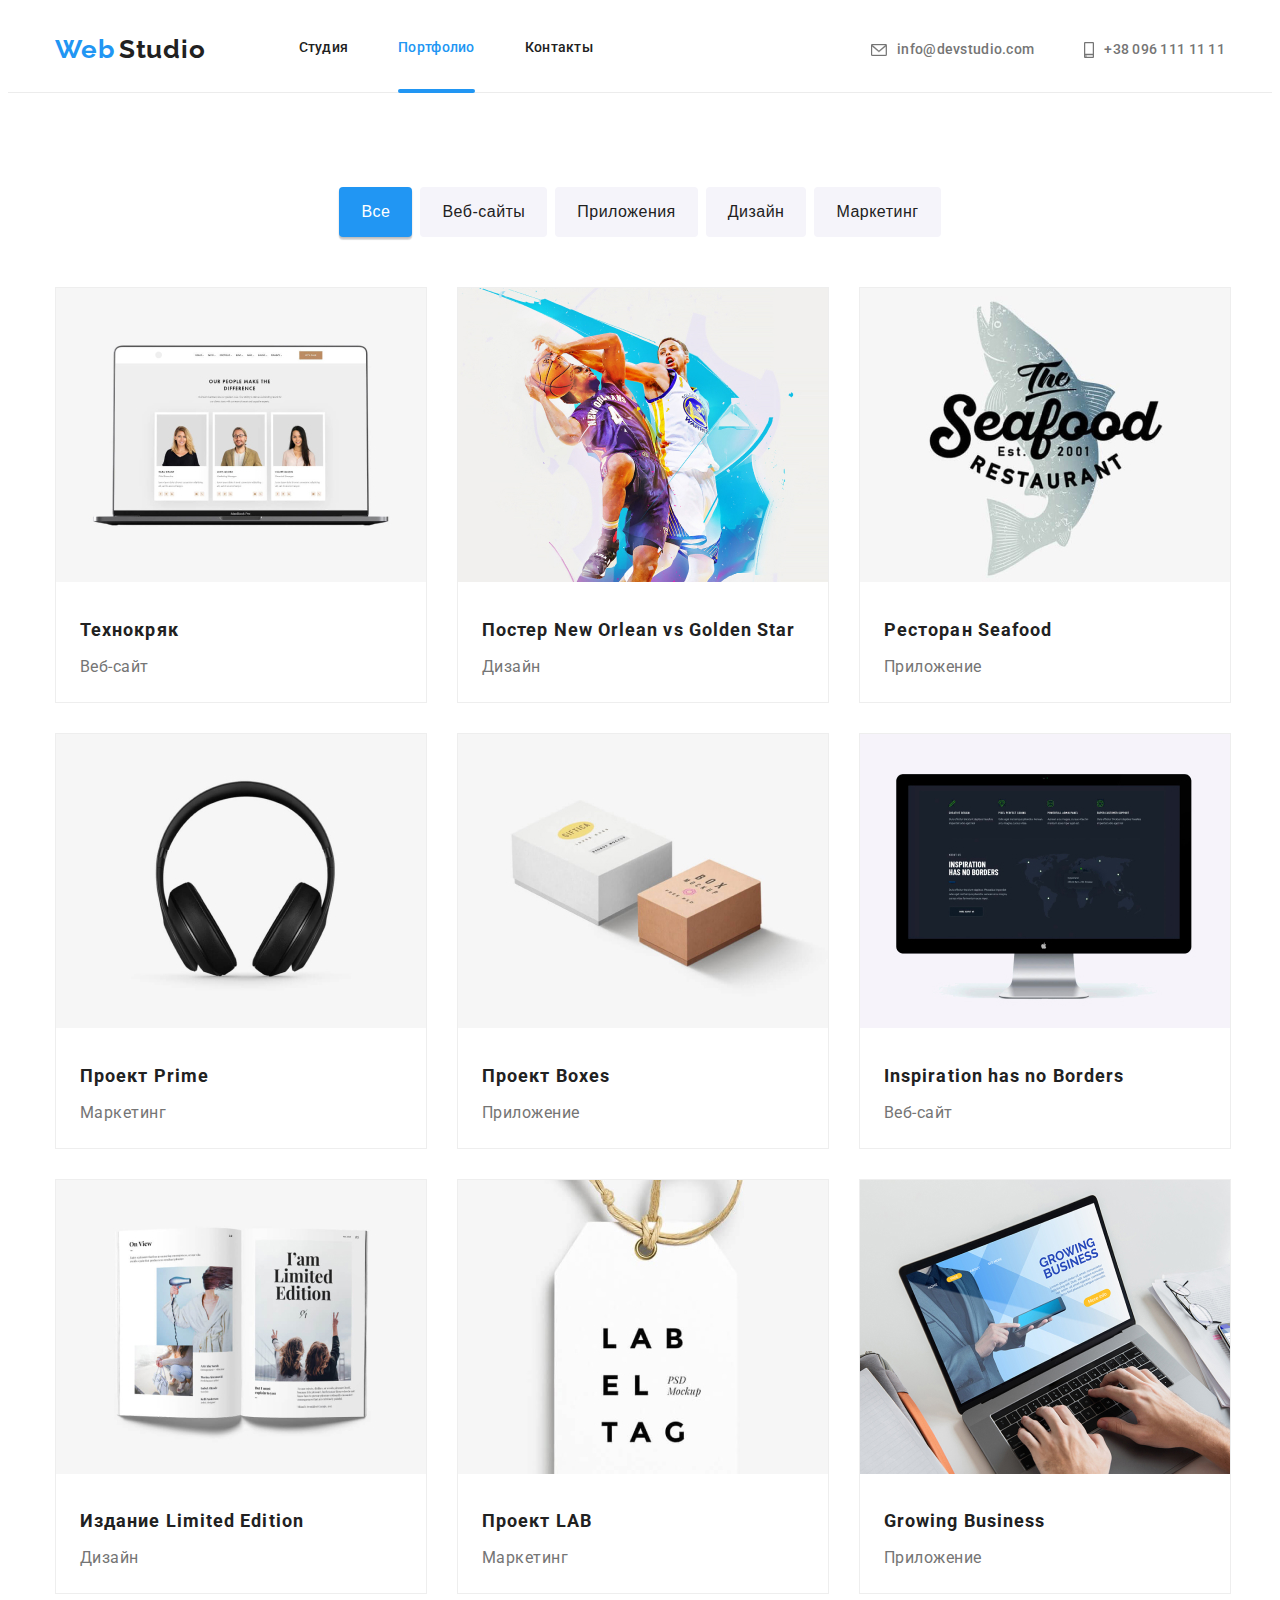
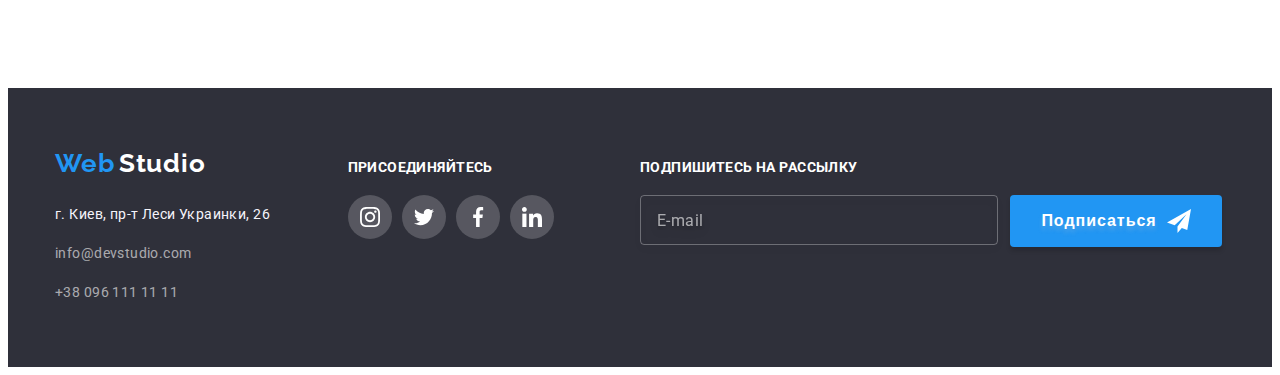
==== portfolio.html @ 2025b64e "Initial commit" ====
<!DOCTYPE html>
<html lang="en">
<head>
    <meta charset="UTF-8">
    <meta http-equiv="X-UA-Compatible" content="IE=edge">
    <meta name="viewport" content="width=device-width, initial-scale=1.0">
    <title> Portfolio </title>
    <link rel="stylesheet" href="https://cdnjs.cloudflare.com/ajax/libs/modern-normalize/1.0.0/modern-normalize.min.css" integrity="sha512-ISS7cAi1PEhQ8jnbJpJZMd29NlhNj4AWYyLOSp2CE/CsHxTCu+r+t0D2yoJudVrd0/8fTVPUVDzY5Tvli75u/g==" crossorigin="anonymous" />
    <link rel="preconnect" href="https://fonts.gstatic.com">
    <link href="https://fonts.googleapis.com/css2?family=Raleway:wght@700&family=Roboto:wght@400;500;700;900&display=swap" rel="stylesheet">  
    <link rel="stylesheet" href="./css/styles.css">
</head>
<body>
  <header class="header">
    <div class="container">
    <a class="webstudio" href="./index.html">
        <span class="web">Web</span>
        <span class="studio">Studio</span>
    </a>
    <nav class="navigation">
        <ul class="list menu">
            <li class="list-nav-item"><a class="link-nav" href="./index.html">Студия</a></li>
            <li class="list-nav-item"><a class="link-nav-active line" href="./portfolio.html">Портфолио</a></li>
            <li class="list-nav-item"><a class="link-nav" href="">Контакты</a></li>
        </ul>
    </nav>
    <ul class="list menu">
      <li class="list-menu-item">
          <a class="link-head-adress" href="mailto:info@devstudio.com">
          <svg class="icon" width="16" height="12">
              <use href="./images/sprite.svg#icon-envelope"></use>
          </svg>
          info@devstudio.com</a>
      </li>
      <li class="list-menu-item">
          <a class="link-head-adress" href="tel:+380961111111"> 
          <svg class="icon" width="10" height="16">
          <use href="./images/sprite.svg#icon-smartphone"></use>
           </svg>
           +38 096 111 11 11</a>
          </li>
    </ul>
    </div>
</header>
    <main>
     <section class="portfolio-menu-sec">
       <div class="container">
         <h1 class="visually-hidden">me</h1>
       <ul class="list portfolio-filters">
           <li class="list-portfolio-filters-item"><button class="button active" type="button">Все</button> </li>
           <li class="list-portfolio-filters-item"><button class="button" type="button">Веб-сайты</button> </li>
           <li class="list-portfolio-filters-item"><button class="button" type="button">Приложения</button> </li>
           <li class="list-portfolio-filters-item"><button class="button" type="button">Дизайн</button> </li>
           <li class="list-portfolio-filters-item"><button class="button" type="button">Маркетинг</button> </li>
       </ul>
       <ul class="list portfolio-list">
          <li class="portfolio-list-item">
              <a class="link" href="">
                <div class="portfolio-list-item-photo">
                 <img src="./images/portfolio/img1.jpg" width="370" height="294" alt="Технокряк">
                    <div class="portfolio-item-overlay">
                        <p class="portfolio-item-overlay-text">
                          Технокряк это современная площадка распространения коронавируса. Компании используют эту платформу для цифрового шпионажа и атак на защищённые сервера конкурентов.
                        </p>
                    </div>
                </div>
                <div class="portfolio-list-item-cont">
                  <h2 class="item-name">Технокряк</h2>
                  <p class="item-name-type">Веб-сайт</p>
                </div>
              </a>
          </li>
          <li class="portfolio-list-item">
            <a class="link" href="">
                <div class="portfolio-list-item-photo">
                 <img src="./images/portfolio/img2.jpg" width="370" height="294" alt="Постер New Orlean vs Golden Star">
                   <div class="portfolio-item-overlay">
                       <p class="portfolio-item-overlay-text">
                         Технокряк это современная площадка распространения коронавируса. Компании используют эту платформу для цифрового шпионажа и атак на защищённые сервера конкурентов.
                       </p>
                   </div>
                </div>             
                <div class="portfolio-list-item-cont">
                  <h2 class="item-name">Постер New Orlean vs Golden Star</h2>
                  <p class="item-name-type">Дизайн</p>
                </div>
            </a>
          </li>
          <li class="portfolio-list-item">
            <a class="link" href="">
              <div class="portfolio-list-item-photo">
                <img src="./images/portfolio/img3.jpg" width="370" height="294" alt="Ресторан Seafood">
                   <div class="portfolio-item-overlay">
                       <p class="portfolio-item-overlay-text">
                         Технокряк это современная площадка распространения коронавируса. Компании используют эту платформу для цифрового шпионажа и атак на защищённые сервера конкурентов.
                       </p>
                   </div>
               </div>             <div class="portfolio-list-item-cont">
               <h2 class="item-name">Ресторан Seafood</h2>
               <p class="item-name-type">Приложение</p>
             </div> 
            </a>
          </li> 
          <li class="portfolio-list-item">
            <a class="link" href="">
              <div class="portfolio-list-item-photo">
                <img src="./images/portfolio/img4.jpg" width="370" height="294" alt="Проект Prime">
                   <div class="portfolio-item-overlay">
                       <p class="portfolio-item-overlay-text">
                         Технокряк это современная площадка распространения коронавируса. Компании используют эту платформу для цифрового шпионажа и атак на защищённые сервера конкурентов.
                       </p>
                   </div>
               </div>             
               <div class="portfolio-list-item-cont">
               <h2 class="item-name">Проект Prime</h2>
               <p class="item-name-type">Маркетинг</p>
             </div>
            </a>
          </li> 
          <li class="portfolio-list-item">
            <a class="link" href="">
              <div class="portfolio-list-item-photo">
                <img src="./images/portfolio/img5.jpg" width="370" height="294" alt="Проект Boxes">
                   <div class="portfolio-item-overlay">
                       <p class="portfolio-item-overlay-text">
                         Технокряк это современная площадка распространения коронавируса. Компании используют эту платформу для цифрового шпионажа и атак на защищённые сервера конкурентов.
                       </p>
                   </div>
               </div>             <div class="portfolio-list-item-cont">
               <h2 class="item-name">Проект Boxes</h2>
               <p class="item-name-type">Приложение</p>
            </div> 
            </a>
          </li> 
          <li class="portfolio-list-item">
            <a class="link" href="">
              <div class="portfolio-list-item-photo">
                <img src="./images/portfolio/img6.jpg" width="370" height="294" alt="Inspiration has no Borders">
                   <div class="portfolio-item-overlay">
                       <p class="portfolio-item-overlay-text">
                         Технокряк это современная площадка распространения коронавируса. Компании используют эту платформу для цифрового шпионажа и атак на защищённые сервера конкурентов.
                       </p>
                   </div>
               </div>             <div class="portfolio-list-item-cont">
               <h2 class="item-name">Inspiration has no Borders</h2>
               <p class="item-name-type">Веб-сайт</p>
             </div> 
            </a>
          </li> 
          <li class="portfolio-list-item">
            <a class="link" href="">
              <div class="portfolio-list-item-photo">
                <img src="./images/portfolio/img7.jpg" width="370" height="294" alt="Издание Limited Edition">
                   <div class="portfolio-item-overlay">
                       <p class="portfolio-item-overlay-text">
                         Технокряк это современная площадка распространения коронавируса. Компании используют эту платформу для цифрового шпионажа и атак на защищённые сервера конкурентов.
                       </p>
                   </div>
               </div>             <div class="portfolio-list-item-cont">
               <h2 class="item-name">Издание Limited Edition</h2>
               <p class="item-name-type">Дизайн</p>
            </div> 
            </a>
          </li> 
          <li class="portfolio-list-item">
            <a class="link" href="">
              <div class="portfolio-list-item-photo">
                <img src="./images/portfolio/img8.jpg" width="370" height="294" alt="Проект LAB">
                   <div class="portfolio-item-overlay">
                       <p class="portfolio-item-overlay-text">
                         Технокряк это современная площадка распространения коронавируса. Компании используют эту платформу для цифрового шпионажа и атак на защищённые сервера конкурентов.
                       </p>
                   </div>
               </div>             <div class="portfolio-list-item-cont">
               <h2 class="item-name">Проект LAB</h2>
               <p class="item-name-type">Маркетинг</p>
            </div>
            </a>
          </li> 
          <li class="portfolio-list-item">
            <a class="link" href="">
              <div class="portfolio-list-item-photo">
                <img src="./images/portfolio/img9.jpg" width="370" height="294" alt="Growing Business">
                   <div class="portfolio-item-overlay">
                       <p class="portfolio-item-overlay-text">
                         Технокряк это современная площадка распространения коронавируса. Компании используют эту платформу для цифрового шпионажа и атак на защищённые сервера конкурентов.
                       </p>
                   </div>
               </div>             <div class="portfolio-list-item-cont">
               <h2 class="item-name">Growing Business</h2>
               <p class="item-name-type">Приложение</p>
            </div>
            </a>
          </li> 

       </ul>
      </div>
     </section>
    </main>
          <footer class="footer-sec">
            <div class="container container-footer">
              <div class="container-item">
                  <a class="webstudio" href="./index.html">
                      <span class="web">Web</span>
                      <span class="studio-foot">Studio</span>
                  </a>
                  <address class="address">
                      <ul class="list address">
                          <li><a class="link-adress-map-footer" href="https://goo.gl/maps/sHvw1dDenoowisqw9">г. Киев, пр-т Леси Украинки, 26</a></li>
                          <li><a class="link-adress-title-footer" href="mailto:info@devstudio.com">info@devstudio.com</a></li>
                          <li><a class="link-adress-title-footer" href="tel:+380961111111">+38 096 111 11 11</a></li>
                      </ul>
                  </address>
              </div>
              <div class="container-item">
                  <section class="social-sec">
                      <h2 class="visually-hidden">footer</h2>
                      <p class="footer-title">ПРИСОЕДИНЯЙТЕСЬ</p>
                      <ul class="list social-icons">
                          <li class="social-icons-item">
                              <a href="" class="social-icons-link" target="_blank" rel="noopener noreferrer">
                                  <svg class="icon">
                                      <use href="./images/sprite.svg#icon-instagram"></use>
                                  </svg>
                              </a>
                          </li>
                          <li class="social-icons-item">
                              <a href="" class="social-icons-link" target="_blank" rel="noopener noreferrer">
                                  <svg class="icon">
                                      <use href="./images/sprite.svg#icon-twitter"></use>
                                  </svg>
                              </a>
                          </li>
                          <li class="social-icons-item">
                              <a href="" class="social-icons-link" target="_blank" rel="noopener noreferrer">
                                  <svg class="icon">
                                      <use href="./images/sprite.svg#icon-facebook"></use>
                                  </svg>
                              </a>
                          </li>
                          <li class="social-icons-item">
                              <a href="" class="social-icons-link" target="_blank" rel="noopener noreferrer">
                                  <svg class="icon">
                                      <use href="./images/sprite.svg#icon-linkedin"></use>
                                  </svg>
                              </a>
                          </li>
                      </ul>
                  </section>
              </div>
              <div class="container-item-subscribe">
                <p class="footer-title">ПОДПИШИТЕСЬ НА РАССЫЛКУ</p>
                <form class="subscribe-form">
                    <div class="subscribe-form-container">
                        <input class="subscribe-field" type="email" name="mail" placeholder="E-mail"> 
                        <button class="button-main" type="submit">Подписаться
                            <svg class="footer-form-icon" width="24" height="24">
                                <use href="./images/sprite.svg#icon-telegsend"></use>
                            </svg>  
                        </button>
                    </div>
                </form>
              </div>
          </div>
        </footer>
      <script src="./js/modal.js"></script>
  </body>
</html>
---- css/styles.css ----
/* raleway-700 - latin_cyrillic 
  @font-face {
    font-family: 'Raleway';
    font-style: normal;
    font-weight: 700;
    src: url('../fonts/raleway-v19-latin_cyrillic-700.eot'); /* IE9 Compat Modes 
    src: local(''),
         url('../fonts/raleway-v19-latin_cyrillic-700.eot?#iefix') format('embedded-opentype'),
         url('../fonts/raleway-v19-latin_cyrillic-700.woff2') format('woff2'), 
         url('../fonts/raleway-v19-latin_cyrillic-700.woff') format('woff'), 
         url('../fonts/raleway-v19-latin_cyrillic-700.ttf') format('truetype'), 
         url('../fonts/raleway-v19-latin_cyrillic-700.svg#Raleway') format('svg'); 
  } */
  :root {
--main-text-color: #757575;
--accent-color: #2196F3;
--title-color: #212121;
--dark-bg-color: #2F303A;
--bg-text-color: #FFFFFF;
--white-bg-color: #F5F4FA;
--icon-main-color: #AFB1B8;
--animation: 250ms;
--animation-timing-function: cubic-bezier(0.4, 0, 0.2, 1);
  }

  .html {
    box-sizing: border-box;
  }

  *,
  *::before,
  *::after {
    box-sizing: inherit;
  }

  body {
    font-family: "Roboto", sans-serif;
    font-size: 16px;
    line-height: 1.87; 
    letter-spacing: 0.03em;  
    color: var(--main-text-color);
  }
  
  h1,h2,h3,h4,p,ul {
    margin: 0;
    padding: 0;
  }

  .container {
    width: 100%;
    max-width: 1170px;
    padding: 0 15px;
    margin: 0 auto;
  }

  .container-footer {
    display:flex;
    flex-wrap: wrap;
    align-items: baseline;
  }

  .container-item {
    flex-grow: 0;
    max-width: 25%;
    flex-basis: 25%;
  }

  .link,
  .webstudio,
  .link-head-adress,
  .address {
      text-decoration: none;
      color: inherit;
  }

  .menu {
    display: inline-flex;
  }

  .menu li:not(:last-child) {
    margin-right: 50px;
  }

  /*.list-nav-item:not(:last-child) {
    margin-right: 50px;
 }*/

  /* хедер */

  .link-head-adress {
    font-weight: 500;
    font-size: 14px;
    line-height: 1.14;
    letter-spacing: 0.02em;
    color: var(--main-text-color);
    padding-top: 32px;
    padding-bottom: 32px; 
    transition: color var(--animation) var(--animation-timing-function);
  }

  /* .navigation {
    padding-top: 32px;
    padding-bottom: 32px;
  }
  */
  .link-head-adress:hover,
  .link-head-adress:focus {
      color: var(--accent-color);
  }

  .list {
      list-style: none;
  }

  .header .container {
    display: flex;
    align-items: center;
    justify-content: flex-end;
  }
  
  .header .webstudio {
    display: inline-block;
    height: 31px;
    margin-right: 93px;
    padding-top: 24px;
    padding-bottom: 25px;
  }
  
  .header {
    border-bottom: 1px solid #ECECEC;
  }

 /* секция навиг */

 .link-nav,
 .link-nav-active,
 .link-adress-title-footer,
 .link-adress-map-footer  {
    text-decoration: none;
    color: inherit;
    transition: color var(--animation) var(--animation-timing-function);
 }
 .link-nav,
 .link-nav-active {
    font-weight: 500;
    font-size: 14px;
    line-height: 1.14;
    letter-spacing: 0.02em;
    color: var(--title-color);
    padding-top: 32px;
    padding-bottom: 32px;
    display: inline-block;
    transition: color var(--animation) var(--animation-timing-function);
    position: relative;
 }
 .link-nav-active {
     color: var(--accent-color);
     transition: color var(--animation) var(--animation-timing-function);
 }

.link-nav:focus,
.link-nav:hover {
    color: var(--accent-color);
}

.navigation {
  display: flex;
  align-items: center;
  margin-right: auto;
}

.visually-hidden {
  position: absolute;
  width: 1px;
  height: 1px;
  margin: -1px;
  padding: 0;
  overflow: hidden;
  border: 0;
  clip: rect(0 0 0 0)
}

/* портфолио мейнсек */

.portfolio-menu-sec {
  padding-bottom: 94px;
  padding-top: 94px;
}

.visualy-hidden {
    position: absolute;
    clip: rect(1px 1px 1px 1px);
    clip: rect(1px, 1px, 1px,1px);
    padding: 0;
    border: 0;
    height: 1px;
    width: 1px;
    overflow: hidden;
}

/* кнопки */

.button {
  font-weight: 500;
  font-size: 16px;
  line-height: 1.625;
  text-align: center;
  letter-spacing: 0.03em;
  color: var(--title-color);
  padding: 6px 22px 6px 22px;
  background: var(--white-bg-color);
  border-radius: 4px;
  border: none;
  height: 38px;
  transition: color var(--animation) var(--animation-timing-function), background var(--animation) var(--animation-timing-function), box-shadow var(--animation) var(--animation-timing-function);
    }
  
  .button:hover,
  .button:focus
  {
      color: var(--bg-text-color);
      background-color: var(--accent-color);
      cursor: pointer;
      box-shadow: 0px 3px 1px rgba(0, 0, 0, 0.1), 0px 1px 2px rgba(0, 0, 0, 0.08), 0px 2px 2px rgba(0, 0, 0, 0.12);
      border-radius: 4px;
  }
  
  .active {
  font-weight: 500;
  font-size: 16px;
  line-height: 1.62;
  text-align: center;
  letter-spacing: 0.03em;
  color: var(--bg-text-color);
  background: var(--accent-color);
  box-shadow: 0px 3px 1px rgba(0, 0, 0, 0.1), 0px 1px 2px rgba(0, 0, 0, 0.08), 0px 2px 2px rgba(0, 0, 0, 0.12);
  border-radius: 4px;
  }
  

.portfolio-list {
   display: grid;
   grid-template-columns: repeat(3, 3fr);
   grid-column-gap: 30px;
   grid-row-gap: 30px;
}

.portfolio-list-item-cont {
  padding: 20px 24px;
}

.portfolio-filters {
  display: flex;
  justify-content: center;
  margin-bottom: 50px;
}

.list-portfolio-filters-item:not(:last-child) {
  margin-right: 8px;
}

.social-icons {
  margin-top: 20px;
}

.item-name {
font-weight: bold;
font-size: 18px;
line-height: 2.00;
letter-spacing: 0.06em;
color: var(--title-color);
margin-bottom: 4px;
}

  .item-name-type {
    font-size: 16px;
    line-height: 1.87;
    letter-spacing: 0.03em;
    color: var(--main-text-color);
  }

  .link {
    display: block;
    transition: box-shadow var(--animation) var(--animation-timing-function);
    background: var(--bg-text-color);
    border: 1px solid #EEEEEE;
    box-sizing: border-box;
  }

  .link:focus,
  .link:hover {
    box-shadow: 0px 4px 4px rgba(0, 0, 0, 0.25), 0px 4px 4px rgba(0, 0, 0, 0.06);
  }

  

 /* иконки */
 
.link-head-adress {
  display: flex;
  justify-content: center;
  align-items: center;
  transition: color var(--animation) var(--animation-timing-function);
}

.link-head-adress:hover .icon,
.link-head-adress:focus .icon {
  stroke: currentColor;
}

.social-icons {
  display: inline-flex;
}

.social-icons-link {
  display: flex;
  justify-content: center;
  align-items: center;
  border-radius: 50%;
  height: 44px;
  width: 44px;
  fill: currentColor;
  transition: fill var(--animation) var(--animation-timing-function), background-color var(--animation) var(--animation-timing-function);
}

.social-icons-item + .social-icons-item {
  margin-left: 10px;
}

 .social-icons .icon {
   width: 20px;
   height: 20px;
   fill: var(--icon-main-color);
   transition: fill var(--animation) var(--animation-timing-function), background-color var(--animation) var(--animation-timing-function);
 }

.social-icons-link:hover .icon,
.social-icons-link:focus .icon {
  fill: var(--bg-text-color);
}

.social-icons-link:hover,
.social-icons-link:focus {
  background-color: var(--accent-color);
}

  /* мейн секшн студия */

  .first-main-sec {
    display: flex;
    align-items: center;
    justify-content: center;
    flex-direction: column;
    position: relative;
    max-width: 1600px;
    height: 600px; 
    background-repeat: no-repeat;
    background-size: cover;
    background-image: linear-gradient(to right, rgba(47, 48, 58, 0.4),
     rgba(47, 48, 58, 0.4)),
    url(../images/hero1.jpg);
    margin-left: auto;
    margin-right: auto;
  }

  .advantage-item-container {
    display: flex;
    align-items: center;
    justify-content: center;
    background-color: var(--white-bg-color);
    width: 270px;
    height: 120px;
    margin-bottom: 30px;
    border-radius: 4px;
  }

  .advantage-item-container .icon {
    height: 70px;
    width: 70px;
  }

  .list advantages .advantage-item-container:not(:last-child) {
    margin-right: 30px;
  }

  .list-menu-item .icon {
    stroke: var(--main-text-color);
    margin-right: 10px;
    fill: currentColor;
   }
   
  .main-sec-advantages-text {
    font-size: 14px;
    line-height: 1.71;
    letter-spacing: 0.03em;
    color: var(--main-text-color);  
 }

 .main-sec-advantages {
    font-weight: bold;
    font-size: 14px;
    line-height: 16px;
    letter-spacing: 0.03em;
    text-transform: uppercase;
    color: var(--title-color);
    margin-bottom: 10px;
 }

 .advantage-sec {
  padding-top: 94px;
  padding-bottom: 94px;
 }

 .advantages {
  display: flex;
  justify-content: space-between;
}

.advantages li {
max-width: 270px;
margin-right: 30px;
}

.about-us-sec {
  padding-bottom: 94px;
}

.about-us {
   display: grid;
   grid-template-columns: repeat(3, 1fr);
   grid-column-gap: 30px;
   /*grid-row-gap: 10px;
   grid-template-columns: 370px 370px 370px;*/
}

.about-us-item-title {
  display: flex;
  justify-content: center;
  align-items: center;
  height: 70px;
  max-width: 100%;
  background: rgba(47, 48, 58, 0.8);
  font-weight: bold;
  font-size: 14px;
  text-align: center;
  letter-spacing: 0.03em;
  color: var(--bg-text-color);
  position: relative;
  bottom: 70px;
}

.about-us img{
  display: block;
}

.about-us-cont {
  height: 294px;
  width: 370px;
}

.about-us-item-text {
  display: flex;
}
  

.main-team-sec {
  background-color: var(--white-bg-color);
  padding: 94px 0;
}

.main-team {
  display: grid;
  grid-template-columns: repeat(4, 1fr);
  grid-column-gap: 30px; 
}

.list-main-team {
  margin-bottom: 94px;
}
 
.main-team-item-container { 
  padding: 30px;
} 

.team-item {
  background: var(--bg-text-color);
  box-shadow: 0px 1px 3px rgba(0, 0, 0, 0.12), 0px 1px 1px rgba(0, 0, 0, 0.14), 0px 2px 1px rgba(0, 0, 0, 0.2);
  border-radius: 0px 0px 4px 4px;
  text-align: center;
} 

 .main-sec-worker {
    font-weight: 500;
    font-size: 16px;
    line-height: 1.18;
    text-align: center;
    letter-spacing: 0.03em;
    color: var(--title-color);
    margin-bottom: 10px;
 }

 .main-sec-worker-text {
    font-size: 16px;
    line-height: 1.18;
    text-align: center;
    letter-spacing: 0.03em;
    color: var(--main-text-color);
 }

 
/* width: calc(100% / 12 * 7); */

 .button-main {
   margin: 350x 700px 200px 700px;
 }
 .button-main {
  display: flex;
  justify-content: center;
  align-items: center;
  font-weight: bold;
  font-size: 16px;
  line-height: 1.87;
  letter-spacing: 0.06em;
  color: var(--bg-text-color);
  background-color: var(--accent-color);
  text-shadow: 0px 4px 4px rgba(214, 198, 198, 0.25);
  box-shadow: 0px 4px 4px rgba(0, 0, 0, 0.15);
  border-radius: 4px;
  width: 200px;
  height: 50px;
  border: 0;
  transition: color var(--animation) var(--animation-timing-function);
  }
  
  .button-main:hover,
  .button-main:focus {
      color: var(--bg-text-color);
      background-color: #188CE8;
      cursor: pointer;
  }  
  

 .main-team-sec {
  background-color: var(--white-bg-color);
}

.main-page-title {
  margin-bottom: 30px;
  max-width: 696px;
  font-weight: 900;
  font-size: 44px;
  line-height: 1.363;
  text-align: center;
  letter-spacing: 0.06em;
  text-transform: uppercase;
  color: var(--bg-text-color);
}

.main-page-section-title {
font-weight: bold;
font-size: 36px;
line-height: 1.166;
text-align: center;
letter-spacing: 0.03em;
color: var(--title-color);
margin-bottom: 50px;
}

.clients-sec {
  padding-top: 94px;
  padding-bottom: 94px;
}

.clients-title {
  font-weight: bold;
    font-size: 36px;
    line-height: 1.166;
    text-align: center;
    letter-spacing: 0.03em;
    color: var(--title-color);
}

.clients-sec-list {
  display: flex;
  list-style: none;
  box-sizing: inherit;
  margin-top: 50px;
  justify-content: space-between;
}

.clients-sec-link {
  width: 170px;
  height: 90px;
  box-sizing: border-box;
  display: flex;
  align-items: center;
  justify-content: center;
  transition: color var(--animation) var(--animation-timing-function), background-color var(--animation) var(--animation-timing-function);
}

/*border: 1px solid #EEEEEE;
border-radius: 4px;*/

.clients-sec-item {
  border: 1px solid #EEEEEE;
  border-radius: 4px;
  transition: border var(--animation) var(--animation-timing-function);
}

.clients-sec-item .icon {
fill: var(--icon-main-color);
transition: fill var(--animation) var(--animation-timing-function);
}

.clients-sec-item:hover,
.clients-sec-item:focus {
  border: 1px solid #2196F3;
}


.clients-sec-link:hover .icon,
.clients-sec-link:focus .icon {
  fill: var(--accent-color);
}


 /* секция футера */

 /* секция адреса */

 .adress-title-footer {
    font-size: 14px;
    line-height: 1.71;
    letter-spacing: 0.03em;
    color: rgba(255, 255, 255, 0.6);
  }

  .footer-sec {
    padding-top: 60px;
    padding-bottom: 60px;
  }


  .footer-sec .webstudio {
    display: inline-block;
    height: 31px;
    padding-bottom: 20px;
  }

  .first-main-sec,
  .footer-sec {
    background-color: var(--dark-bg-color);
  }

  .web,
  .studio,
  .studio-foot {
    font-family: "Raleway", sans-serif;
    font-style: normal;
    font-weight: bold;
    font-size: 26px;
    line-height: 1.192;
    letter-spacing: 0.03em;
    color: var(--accent-color);
  }

  .studio {
    color: var(--title-color);
  }

  .studio-foot {
    color: var(--bg-text-color);   
  }

 .address {
    text-decoration: none;
    color: inherit;    
    font-style: inherit;
  }

 .link-adress-title-footer,
 .link-adress-map-footer {
    font-size: 14px;
    line-height: 1.71;
    letter-spacing: 0.03em;
    color: rgba(255, 255, 255, 0.6);
    transition: color var(--animation) var(--animation-timing-function);  
 }
 .link-adress-map-footer {
     color: var(--white-bg-color);
     transition: color var(--animation) var(--animation-timing-function);
 }
 
.link-adress-title-footer:hover,
.link-adress-title-footer:focus,
.link-adress-map-footer:focus,
.link-adress-map-footer:hover {
    color: var(--accent-color);
}

.address li:not(:last-child) {
  margin-bottom: 9px;
  }

  .footer-sec .social-icons-item {
    background-color: rgba(255, 255, 255, 0.1);
    border-radius: 50%;
  }

  .social-sec .icon {
    width: 20px;
    height: 20px;
    fill: var(--bg-text-color);
    transition: fill var(--animation) var(--animation-timing-function), background-color var(--animation) var(--animation-timing-function);
  }

  .social-sec .social-icons-link {
    background-color: rgba(255, 255, 255, 0.1);
    transition: background-color var(--animation) var(--animation-timing-function);
  }

  .social-icons-link:hover,
  .social-icons-link:focus {
  background-color: var(--accent-color);
}

.footer-sec .footer-list {
  display: flex;
  justify-content: space-between;
}

.footer-list .footer-list-item {
  flex-basis: calc((50% - 45px) / 3);
}

.footer-title {
font-weight: bold;
font-size: 14px;
line-height: 16px;
letter-spacing: 0.03em;
text-transform: uppercase;
color: var(--bg-text-color);
}

/* модалка */

.backdrop {
  position: fixed;
  background-color: rgba(0, 0, 0, 0.2);
  width: 100%;
  height: 100%;
  top: 0;
  left: 0;
  z-index: 100;
}

.modal {
  position: absolute;
  width: 528px;
  height: 581px;
  padding: 40px;
  top: 50%;
  left: 50%;
  background-color: var(--bg-text-color);
  box-shadow: 0px 1px 3px rgba(0, 0, 0, 0.12), 0px 1px 1px rgba(0, 0, 0, 0.14), 0px 2px 1px rgba(0, 0, 0, 0.2);
  border-radius: 4px;
  transform: translate(-50%, -50%) scale(1);
  transition: transform var(--animation) cubic-bezier(0.4, 0, 0.2, 1), opacity var(--animation) cubic-bezier(0.4, 0, 0.2, 1) ;
}

.button-close {
display: flex;
justify-content: center;
align-items: center;
background-color: var(--bg-text-color);
border: 1px solid rgba(0, 0, 0, 0.1);
box-sizing: border-box;
border-radius: 50%;
width: 30px;
height: 30px;
position: absolute;
top: 8px;
right: 8px;
transition: transform var(--animation) cubic-bezier(0.4, 0, 0.2, 1),
}

.button-close:hover ,
.button-close:focus  {
  fill: var(--accent-color);
  cursor: pointer;
}

.is-hidden {
opacity: 0;
pointer-events: none;
transition: transform var(--animation) cubic-bezier(0.4, 0, 0.2, 1), opacity var(--animation) cubic-bezier(0.4, 0, 0.2, 1);
}

.is-hidden .modal {
  transform: translate(50%, 50%) scale(0.3);
  opacity: 0;
  pointer-events: none;
  transition: transform var(--animation) cubic-bezier(0.4, 0, 0.2, 1), opacity var(--animation) cubic-bezier(0.4, 0, 0.2, 1);
}

.form-modal-title {
font-weight: bold;
font-size: 20px;
line-height: 23px;
text-align: center;
letter-spacing: 0.03em;
color: var(--title-color);
margin-bottom: 22px;
}

.form-modal-wrap {
  display: flex;
  flex-direction: column;
}

.form-modal-wrap-input {
  position: relative;
}

.form-modal-field {
width: 482px;
height: 40px;
padding-left: 42px;
cursor: pointer;
border: 1px solid rgba(0, 0, 0, 0.2);
border-radius: 4px ;
transition: border-color var(--animation) cubic-bezier(0.4, 0, 0.2, 1);
margin-bottom: 10px;
}

.form-modal-field:hover,
.form-modal-field:focus  {
  border-color: var(--accent-color);
}

.form-icon {
position: absolute;
top: 40%;
left: 12px;
transform: translateY(-50%);
transition: fill var(--animation) cubic-bezier(0.4, 0, 0.2, 1)
}

.form-modal-field:hover + .form-icon,
.form-modal-field:focus + .form-icon {
  fill: var(--accent-color);
}

.form-modal-label {
  font-size: 12px;
  line-height: 1.17;
  letter-spacing: 0.01em;
  margin-bottom: 4px;
}

.form-modal-comment-field {
height: 120px;
padding: 12px 16px;
resize: none;
border: 1px solid rgba(33, 33, 33, 0.2);
box-sizing: border-box;
font-size: 12px;
line-height: 14px;
letter-spacing: 0.01em;
border-radius: 4px;
transition: border-color var(--animation) cubic-bezier(0.4, 0, 0.2, 1);
}

.form-modal-comment-field:hover,
.form-modal-comment-field:focus {
border-color: var(--accent-color);
}

.form-modal-label-check {
  margin-top: 20px;
  margin-bottom: 30px;
  padding: 0 50px 0 50px;
  font-size: 14px;
  line-height: 1.7;
  letter-spacing: 0.03em;
  text-align: center;
  display: flex;
  align-items: center;
}

.form-modal-field-check {
  appearance: none;
}

.form-modal-field-check:checked + .form-check-icon {
  background-color: var(--accent-color);
  background-image: url(../images/icons/icon-check.svg);
  background-size: contain;
  background-origin: border-box;
  fill: var(--accent-color);
}

.form-check-icon {
  margin-right: 5px;
  border-radius: 2px;
  cursor: pointer;
}

.form-modal-link {
  color: var(--accent-color);
  line-height: 1.7;
  letter-spacing: 0.03em;
  text-decoration-line: underline;
}

.form-modal .button-main {
  margin: auto;
}

.line:after {
  content: '';
  display: block;
  height: 4px;
  background: currentColor;
  border-radius: 2px;
  background-repeat: no-repeat;
  background-position: bottom;
  position: relative;
  top: 33px;
}

.portfolio-list-item-photo {
  position: relative;
  overflow: hidden;
}

.portfolio-item-overlay {
  display: flex;
  align-items: center;
  position: absolute;
  top: 0;
  left: 0;
  width: 100%;
  height: 100%;
  background-color: rgba(33,150,243,0.9);
  opacity: 0;
  transform: translateY(100%);
  transition: transform var(--animation) cubic-bezier(0.4, 0, 0.2, 1), opacity var(--animation) cubic-bezier(0.4, 0, 0.2, 1) ;
}
.link:hover .portfolio-item-overlay,
.link:focus .portfolio-item-overlay {
  position: absolute;
  top: 0;
  left: 0;
  width: 100%;
  height: 100%;
  background-color: rgba(33,150,243,0.9);
  opacity: 1;
  transform: translateY(0);
}

.portfolio-item-overlay-text {
  padding: 63px 24px;
  font-size: 18px;
line-height: 28px;
letter-spacing: 0.03em;
color: var(--bg-text-color);
}

.adress-item {
  line-height: 21px;
}

.subscribe-field {
width: 358px;
height: 50px;
margin-right: 12px;
padding-left: 16px;
background-color: transparent;
border: 1px solid rgba(255, 255, 255, 0.3);
box-sizing: border-box;
filter: drop-shadow(0px 4px 4px rgba(0, 0, 0, 0.15));
border-radius: 4px;
font-family: Roboto;
font-size: 16px;
line-height: 20px;
color: var(--bg-text-color);
transition: border-color var(--animation) cubic-bezier(0.4, 0, 0.2, 1);
}

.subscribe-field:hover,
.subscribe-field:focus {
  border-color: var(--accent-color);
}

.subscribe-form-container {
  display: flex;
  margin-top: 20px;
}

.footer-form-icon {
  margin-left: 10px;
}

.subscribe-field::placeholder {
  letter-spacing: 0.03em;
  color: rgba(255, 255, 255, 0.6);
  text-shadow: 0px 4px 4px rgba(0, 0, 0, 0.25);
}

.subscribe-form-modal {
  justify-content: center;
  text-align: center;
}
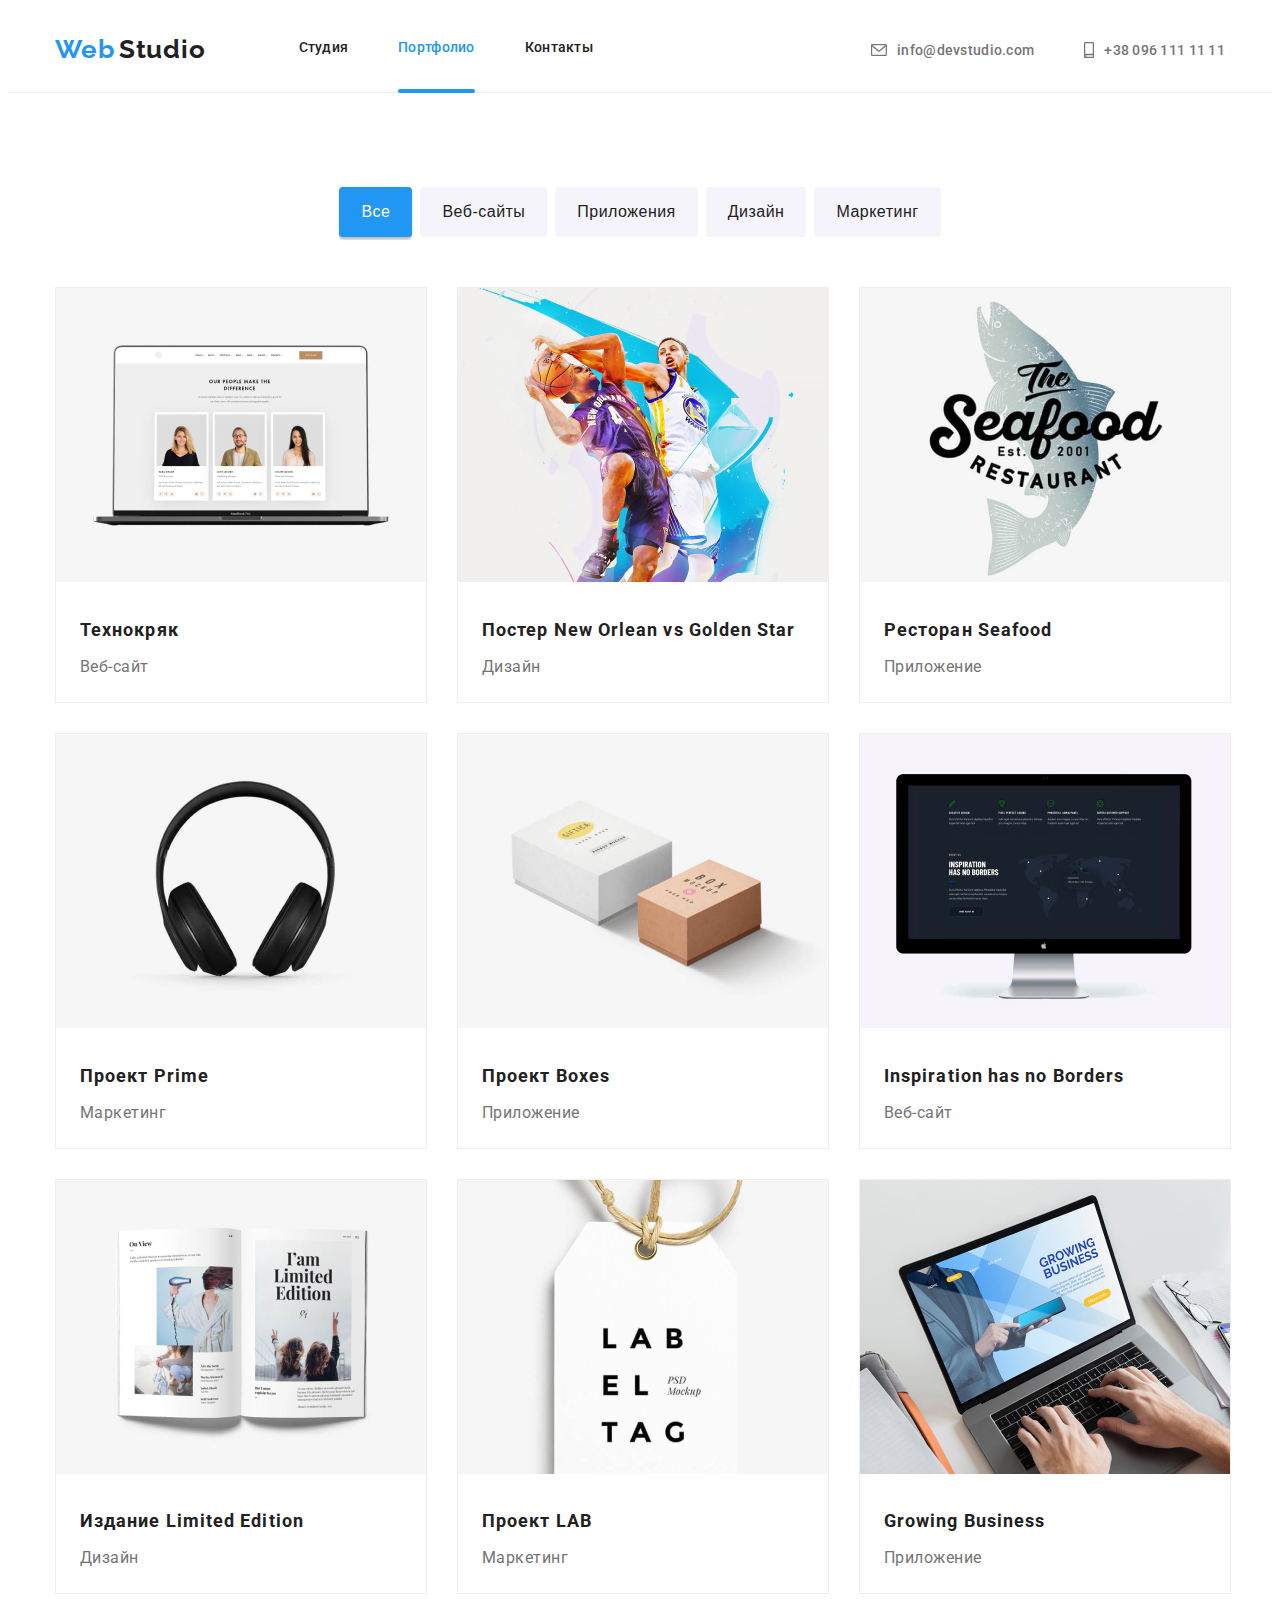
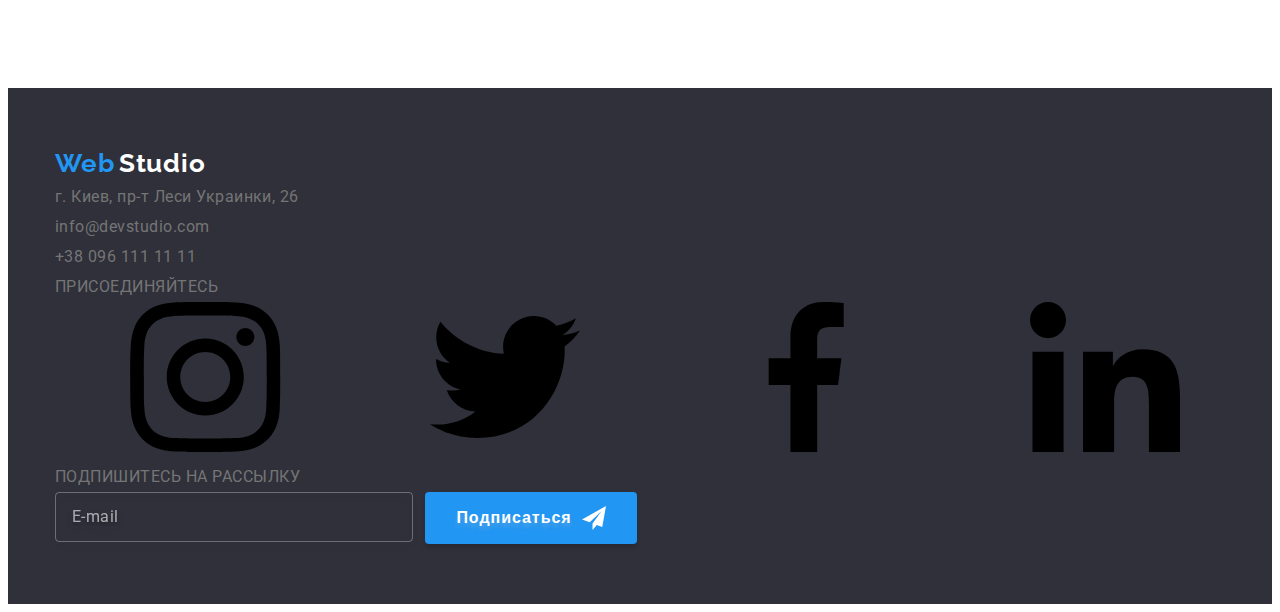
==== commit 619c2908: "hw07" ====
--- a/portfolio.html
+++ b/portfolio.html
@@ -12,36 +12,36 @@
 </head>
 <body>
   <header class="header">
-    <div class="container">
-    <a class="webstudio" href="./index.html">
-        <span class="web">Web</span>
-        <span class="studio">Studio</span>
-    </a>
-    <nav class="navigation">
-        <ul class="list menu">
-            <li class="list-nav-item"><a class="link-nav" href="./index.html">Студия</a></li>
-            <li class="list-nav-item"><a class="link-nav-active line" href="./portfolio.html">Портфолио</a></li>
-            <li class="list-nav-item"><a class="link-nav" href="">Контакты</a></li>
+      <div class="container header__container">
+      <a class="logo header__logo" href="./index.html">
+          <span class="logo__web">Web</span>
+          <span class="logo__studio">Studio</span>
+      </a>
+      <nav class="navigation">
+          <ul class="list menu-nav">
+              <li class="menu-nav__item"><a class="menu-nav__link" href="./index.html">Студия</a></li>
+              <li class="menu-nav__item"><a class="menu-nav__link-active line" href="./portfolio.html">Портфолио</a></li>
+              <li class="menu-nav__item"><a class="menu-nav__link" href="">Контакты</a></li>
+          </ul>
+      </nav>
+        <ul class="list menu-nav">
+            <li class="menu-nav__list-menu-item">
+                <a class="menu-nav__link-head-adress" href="mailto:info@devstudio.com">
+                <svg class="menu-nav__icon" width="16" height="12">
+                    <use href="./images/sprite.svg#icon-envelope"></use>
+                </svg>
+                info@devstudio.com</a>
+            </li>
+            <li class="menu-nav__list-menu-item">
+                <a class="menu-nav__link-head-adress" href="tel:+380961111111"> 
+                <svg class="menu-nav__icon" width="10" height="16">
+                  <use href="./images/sprite.svg#icon-smartphone"></use>
+                </svg>
+                +38 096 111 11 11</a>
+            </li>
         </ul>
-    </nav>
-    <ul class="list menu">
-      <li class="list-menu-item">
-          <a class="link-head-adress" href="mailto:info@devstudio.com">
-          <svg class="icon" width="16" height="12">
-              <use href="./images/sprite.svg#icon-envelope"></use>
-          </svg>
-          info@devstudio.com</a>
-      </li>
-      <li class="list-menu-item">
-          <a class="link-head-adress" href="tel:+380961111111"> 
-          <svg class="icon" width="10" height="16">
-          <use href="./images/sprite.svg#icon-smartphone"></use>
-           </svg>
-           +38 096 111 11 11</a>
-          </li>
-    </ul>
-    </div>
-</header>
+      </div>
+    </header>
     <main>
      <section class="portfolio-menu-sec">
        <div class="container">
@@ -200,9 +200,9 @@
           <footer class="footer-sec">
             <div class="container container-footer">
               <div class="container-item">
-                  <a class="webstudio" href="./index.html">
-                      <span class="web">Web</span>
-                      <span class="studio-foot">Studio</span>
+                  <a class="logo" href="./index.html">
+                      <span class="logo__web">Web</span>
+                      <span class="logo__studio-foot">Studio</span>
                   </a>
                   <address class="address">
                       <ul class="list address">
--- a/css/styles.css
+++ b/css/styles.css
@@ -53,41 +53,31 @@
     margin: 0 auto;
   }
 
-  .container-footer {
+  .footer-container-main {
     display:flex;
     flex-wrap: wrap;
     align-items: baseline;
   }
 
-  .container-item {
+  .footer-container {
     flex-grow: 0;
     max-width: 25%;
     flex-basis: 25%;
   }
 
   .link,
-  .webstudio,
-  .link-head-adress,
+  .logo,
+  .menu-nav__link-head-adress,
   .address {
       text-decoration: none;
       color: inherit;
   }
 
-  .menu {
-    display: inline-flex;
-  }
-
-  .menu li:not(:last-child) {
-    margin-right: 50px;
-  }
-
-  /*.list-nav-item:not(:last-child) {
-    margin-right: 50px;
- }*/
-
-  /* хедер */
-
-  .link-head-adress {
+  
+
+  /* HEADER SECTION */
+
+  .menu-nav__link-head-adress {
     font-weight: 500;
     font-size: 14px;
     line-height: 1.14;
@@ -98,13 +88,8 @@
     transition: color var(--animation) var(--animation-timing-function);
   }
 
-  /* .navigation {
-    padding-top: 32px;
-    padding-bottom: 32px;
-  }
-  */
-  .link-head-adress:hover,
-  .link-head-adress:focus {
+  .menu-nav__link-head-adress:hover,
+  .menu-nav__link-head-adress:focus {
       color: var(--accent-color);
   }
 
@@ -112,13 +97,13 @@
       list-style: none;
   }
 
-  .header .container {
+  .header__container {
     display: flex;
     align-items: center;
     justify-content: flex-end;
   }
   
-  .header .webstudio {
+  .header__logo {
     display: inline-block;
     height: 31px;
     margin-right: 93px;
@@ -130,18 +115,26 @@
     border-bottom: 1px solid #ECECEC;
   }
 
- /* секция навиг */
-
- .link-nav,
- .link-nav-active,
+ /* NAVIGATION */
+
+ .menu-nav {
+  display: inline-flex;
+}
+
+.menu-nav li:not(:last-child) {
+  margin-right: 50px;
+}
+
+ .menu-nav__link,
+ .menu-nav__link-active,
  .link-adress-title-footer,
  .link-adress-map-footer  {
     text-decoration: none;
     color: inherit;
     transition: color var(--animation) var(--animation-timing-function);
  }
- .link-nav,
- .link-nav-active {
+ .menu-nav__link,
+ .menu-nav__link-active {
     font-weight: 500;
     font-size: 14px;
     line-height: 1.14;
@@ -153,15 +146,34 @@
     transition: color var(--animation) var(--animation-timing-function);
     position: relative;
  }
- .link-nav-active {
+ .menu-nav__link-active {
      color: var(--accent-color);
      transition: color var(--animation) var(--animation-timing-function);
  }
 
-.link-nav:focus,
-.link-nav:hover {
+.menu-nav__link:focus,
+.menu-nav__link:hover {
     color: var(--accent-color);
 }
+
+.menu-nav__link-head-adress {
+  display: flex;
+  justify-content: center;
+  align-items: center;
+  line-height: 16px;
+  transition: color var(--animation) var(--animation-timing-function);
+}
+
+.menu-nav__link-head-adress:hover .menu-nav__icon,
+.menu-nav__link-head-adress:focus .menu-nav__icon {
+  stroke: currentColor;
+}
+
+.menu-nav__link-head-adress .menu-nav__icon {
+  stroke: var(--main-text-color);
+  margin-right: 10px;
+  fill: currentColor;
+ }
 
 .navigation {
   display: flex;
@@ -169,16 +181,420 @@
   margin-right: auto;
 }
 
-.visually-hidden {
-  position: absolute;
-  width: 1px;
-  height: 1px;
-  margin: -1px;
-  padding: 0;
-  overflow: hidden;
-  border: 0;
-  clip: rect(0 0 0 0)
-}
+.line:after {
+  content: '';
+  display: block;
+  height: 4px;
+  background: currentColor;
+  border-radius: 2px;
+  background-repeat: no-repeat;
+  background-position: bottom;
+  position: relative;
+  top: 33px;
+}
+
+/* STUDIO MAIN SECTION */
+
+/* HERO SECTION */
+
+.hero-sec {
+  display: flex;
+  align-items: center;
+  justify-content: center;
+  flex-direction: column;
+  position: relative;
+  max-width: 1600px;
+  height: 600px; 
+  background-repeat: no-repeat;
+  background-size: cover;
+  background-image: linear-gradient(to right, rgba(47, 48, 58, 0.4),
+   rgba(47, 48, 58, 0.4)),
+  url(../images/hero1.jpg);
+  margin-left: auto;
+  margin-right: auto;
+}
+
+.hero-title {
+  margin-bottom: 30px;
+  max-width: 696px;
+  font-weight: 900;
+  font-size: 44px;
+  line-height: 1.363;
+  text-align: center;
+  letter-spacing: 0.06em;
+  text-transform: uppercase;
+  color: var(--bg-text-color);
+}
+
+.button-main {
+ display: flex;
+ justify-content: center;
+ align-items: center;
+ font-weight: bold;
+ font-size: 16px;
+ line-height: 1.87;
+ letter-spacing: 0.06em;
+ color: var(--bg-text-color);
+ background-color: var(--accent-color);
+ text-shadow: 0px 4px 4px rgba(214, 198, 198, 0.25);
+ box-shadow: 0px 4px 4px rgba(0, 0, 0, 0.15);
+ border-radius: 4px;
+ width: 200px;
+ height: 50px;
+ border: 0;
+ transition: color var(--animation) var(--animation-timing-function);
+ }
+
+ .button-main {
+  margin: 350x 700px 200px 700px;
+}
+ 
+.button-main:hover,
+.button-main:focus {
+  color: var(--bg-text-color);
+  background-color: #188CE8;
+  cursor: pointer;
+ }  
+ 
+ /* ADVANTAGE SECTION */
+
+ .advantage-sec {
+  padding-top: 94px;
+  padding-bottom: 94px;
+  }
+
+  .advantages {
+  display: flex;
+  justify-content: space-between;
+  }
+
+  .advantages__item {
+  max-width: 270px;
+  margin-right: 30px;
+  }
+
+ .advantage-item-container {
+  display: flex;
+  align-items: center;
+  justify-content: center;
+  background-color: var(--white-bg-color);
+  width: 270px;
+  height: 120px;
+  margin-bottom: 30px;
+  border-radius: 4px;
+}
+
+.advantage-item-container__icon {
+  height: 70px;
+  width: 70px;
+}
+
+.list advantages .advantage-item-container:not(:last-child) {
+  margin-right: 30px;
+}
+
+.advantages-title {
+  font-weight: bold;
+  font-size: 14px;
+  line-height: 16px;
+  letter-spacing: 0.03em;
+  text-transform: uppercase;
+  color: var(--title-color);
+  margin-bottom: 10px;
+}
+
+.advantages-sub-title {
+  font-size: 14px;
+  line-height: 1.71;
+  letter-spacing: 0.03em;
+  color: var(--main-text-color);  
+}
+
+/* ABOUT US SECTION */
+
+.about-us-sec {
+padding-bottom: 94px;
+}
+
+.main-sec-title {
+  font-weight: bold;
+  font-size: 36px;
+  line-height: 1.166;
+  text-align: center;
+  letter-spacing: 0.03em;
+  color: var(--title-color);
+  margin-bottom: 50px;
+  }
+
+.about-us {
+ display: grid;
+ grid-template-columns: repeat(3, 1fr);
+ grid-column-gap: 30px;
+ /*grid-row-gap: 10px;
+ grid-template-columns: 370px 370px 370px;*/
+}
+
+.about-us-item-title {
+display: flex;
+justify-content: center;
+align-items: center;
+height: 70px;
+max-width: 100%;
+background: rgba(47, 48, 58, 0.8);
+font-weight: bold;
+font-size: 14px;
+text-align: center;
+letter-spacing: 0.03em;
+color: var(--bg-text-color);
+position: relative;
+bottom: 70px;
+}
+
+.about-us-item-cont {
+height: 294px;
+width: 370px;
+}
+
+.about-us__img{
+display: block;
+}
+
+.about-us-item-text {
+display: flex;
+}
+
+/* TEAM SECTION */
+
+.team-sec {
+background-color: var(--white-bg-color);
+padding: 94px 0;
+}
+
+.team {
+display: grid;
+grid-template-columns: repeat(4, 1fr);
+grid-column-gap: 30px; 
+}
+
+.team-item-container { 
+padding: 30px;
+} 
+
+.team__item {
+background: var(--bg-text-color);
+box-shadow: 0px 1px 3px rgba(0, 0, 0, 0.12), 0px 1px 1px rgba(0, 0, 0, 0.14), 0px 2px 1px rgba(0, 0, 0, 0.2);
+border-radius: 0px 0px 4px 4px;
+text-align: center;
+} 
+
+.team-member-name {
+  font-weight: 500;
+  font-size: 16px;
+  line-height: 1.18;
+  text-align: center;
+  letter-spacing: 0.03em;
+  color: var(--title-color);
+  margin-bottom: 10px;
+}
+
+.team-member-name-text {
+  margin-bottom: 20px;
+  font-size: 16px;
+  line-height: 1.18;
+  text-align: center;
+  letter-spacing: 0.03em;
+  color: var(--main-text-color);
+}
+
+.social-icons {
+  display: inline-flex;
+}
+
+.social-icons__link {
+  display: flex;
+  justify-content: center;
+  align-items: center;
+  border-radius: 50%;
+  height: 44px;
+  width: 44px;
+  fill: currentColor;
+  transition: fill var(--animation) var(--animation-timing-function), background-color var(--animation) var(--animation-timing-function);
+}
+
+.social-icons__link:hover,
+.social-icons__link:focus {
+  background-color: var(--accent-color);
+}
+
+.social-icons__item + .social-icons__item {
+  margin-left: 10px;
+}
+
+.social-icons__icon {
+width: 20px;
+height: 20px;
+fill: var(--icon-main-color);
+transition: fill var(--animation) var(--animation-timing-function), background-color var(--animation) var(--animation-timing-function);
+}
+
+.social-icons__link:hover .social-icons__icon,
+.social-icons__link:focus .social-icons__icon {
+  fill: var(--bg-text-color);
+}
+
+/* CLIENT SECTION */
+
+.clients-sec {
+padding-top: 94px;
+padding-bottom: 94px;
+}
+
+.clients {
+display: flex;
+list-style: none;
+box-sizing: inherit;
+margin-top: 50px;
+justify-content: space-between;
+}
+
+.clients__item {
+  border: 1px solid #EEEEEE;
+  border-radius: 4px;
+  transition: border var(--animation) var(--animation-timing-function);
+  }
+  .clients__item:hover,
+  .clients__item:focus {
+  border: 1px solid #2196F3;
+  }
+
+.clients__link {
+width: 170px;
+height: 90px;
+box-sizing: border-box;
+display: flex;
+align-items: center;
+justify-content: center;
+transition: color var(--animation) var(--animation-timing-function), background-color var(--animation) var(--animation-timing-function);
+}
+
+.clients__icon {
+fill: var(--icon-main-color);
+transition: fill var(--animation) var(--animation-timing-function);
+}
+
+.clients__link:hover .clients__icon,
+.clients__link:focus .clients__icon {
+fill: var(--accent-color);
+}
+
+/* FOOTER SECTION */
+
+.footer-sec {
+padding-top: 60px;
+padding-bottom: 60px;
+}
+
+.address-list__link {
+  font-size: 14px;
+  line-height: 1.71;
+  letter-spacing: 0.03em;
+  color: rgba(255, 255, 255, 0.6);
+}
+
+.logo-footer {
+  display: inline-block;
+  height: 31px;
+  margin-bottom: 20px;
+}
+
+.first-main-sec,
+.footer-sec {
+  background-color: var(--dark-bg-color);
+}
+
+.logo__web,
+.logo__studio,
+.logo__studio-foot {
+  font-family: "Raleway", sans-serif;
+  font-style: normal;
+  font-weight: bold;
+  font-size: 26px;
+  line-height: 1.192;
+  letter-spacing: 0.03em;
+  color: var(--accent-color);
+}
+
+.logo__studio {
+  color: var(--title-color);
+}
+
+.logo__studio-foot {
+  color: var(--bg-text-color);   
+}
+
+.address {
+  text-decoration: none;
+  color: inherit;    
+  font-style: inherit;
+}
+
+.address-list__link,
+.address-list__link-map {
+  text-decoration: none;
+  font-size: 14px;
+  line-height: 1.71;
+  letter-spacing: 0.03em;
+  color: rgba(255, 255, 255, 0.6);
+  transition: color var(--animation) var(--animation-timing-function);  
+}
+.address-list__link-map {
+   color: var(--white-bg-color);
+   transition: color var(--animation) var(--animation-timing-function);
+}
+
+.address-list__link:hover,
+.address-list__link:focus,
+.address-list__link-map:focus,
+.address-list__link-map:hover {
+  color: var(--accent-color);
+}
+
+.address-list__item:not(:last-child) {
+margin-bottom: 9px;
+}
+
+.footer-sub-title {
+  font-weight: bold;
+  font-size: 14px;
+  line-height: 16px;
+  letter-spacing: 0.03em;
+  text-transform: uppercase;
+  color: var(--bg-text-color);
+  margin-bottom: 20px;
+  }
+
+.social-icons-tooter-item {
+  background-color: rgba(255, 255, 255, 0.1);
+  border-radius: 50%;
+}
+
+.social-sec__footer-icon {
+  fill: var(--bg-text-color);
+  transition: fill var(--animation) var(--animation-timing-function), background-color var(--animation) var(--animation-timing-function);
+}
+
+.footer-sec .footer-list {
+display: flex;
+justify-content: space-between;
+}
+
+.footer-list .footer-list-item {
+flex-basis: calc((50% - 45px) / 3);
+}
+
+
+
+
 
 /* портфолио мейнсек */
 
@@ -197,6 +613,18 @@
     width: 1px;
     overflow: hidden;
 }
+
+.visually-hidden {
+  position: absolute;
+  width: 1px;
+  height: 1px;
+  margin: -1px;
+  padding: 0;
+  overflow: hidden;
+  border: 0;
+  clip: rect(0 0 0 0);
+}
+
 
 /* кнопки */
 
@@ -259,10 +687,6 @@
   margin-right: 8px;
 }
 
-.social-icons {
-  margin-top: 20px;
-}
-
 .item-name {
 font-weight: bold;
 font-size: 18px;
@@ -296,452 +720,18 @@
 
  /* иконки */
  
-.link-head-adress {
-  display: flex;
-  justify-content: center;
-  align-items: center;
-  transition: color var(--animation) var(--animation-timing-function);
-}
-
-.link-head-adress:hover .icon,
-.link-head-adress:focus .icon {
-  stroke: currentColor;
-}
-
-.social-icons {
-  display: inline-flex;
-}
-
-.social-icons-link {
-  display: flex;
-  justify-content: center;
-  align-items: center;
-  border-radius: 50%;
-  height: 44px;
-  width: 44px;
-  fill: currentColor;
-  transition: fill var(--animation) var(--animation-timing-function), background-color var(--animation) var(--animation-timing-function);
-}
-
-.social-icons-item + .social-icons-item {
-  margin-left: 10px;
-}
-
- .social-icons .icon {
-   width: 20px;
-   height: 20px;
-   fill: var(--icon-main-color);
-   transition: fill var(--animation) var(--animation-timing-function), background-color var(--animation) var(--animation-timing-function);
- }
-
-.social-icons-link:hover .icon,
-.social-icons-link:focus .icon {
-  fill: var(--bg-text-color);
-}
-
-.social-icons-link:hover,
-.social-icons-link:focus {
-  background-color: var(--accent-color);
-}
-
-  /* мейн секшн студия */
-
-  .first-main-sec {
-    display: flex;
-    align-items: center;
-    justify-content: center;
-    flex-direction: column;
-    position: relative;
-    max-width: 1600px;
-    height: 600px; 
-    background-repeat: no-repeat;
-    background-size: cover;
-    background-image: linear-gradient(to right, rgba(47, 48, 58, 0.4),
-     rgba(47, 48, 58, 0.4)),
-    url(../images/hero1.jpg);
-    margin-left: auto;
-    margin-right: auto;
-  }
-
-  .advantage-item-container {
-    display: flex;
-    align-items: center;
-    justify-content: center;
-    background-color: var(--white-bg-color);
-    width: 270px;
-    height: 120px;
-    margin-bottom: 30px;
-    border-radius: 4px;
-  }
-
-  .advantage-item-container .icon {
-    height: 70px;
-    width: 70px;
-  }
-
-  .list advantages .advantage-item-container:not(:last-child) {
-    margin-right: 30px;
-  }
-
-  .list-menu-item .icon {
-    stroke: var(--main-text-color);
-    margin-right: 10px;
-    fill: currentColor;
-   }
-   
-  .main-sec-advantages-text {
-    font-size: 14px;
-    line-height: 1.71;
-    letter-spacing: 0.03em;
-    color: var(--main-text-color);  
- }
-
- .main-sec-advantages {
-    font-weight: bold;
-    font-size: 14px;
-    line-height: 16px;
-    letter-spacing: 0.03em;
-    text-transform: uppercase;
-    color: var(--title-color);
-    margin-bottom: 10px;
- }
-
- .advantage-sec {
-  padding-top: 94px;
-  padding-bottom: 94px;
- }
-
- .advantages {
-  display: flex;
-  justify-content: space-between;
-}
-
-.advantages li {
-max-width: 270px;
-margin-right: 30px;
-}
-
-.about-us-sec {
-  padding-bottom: 94px;
-}
-
-.about-us {
-   display: grid;
-   grid-template-columns: repeat(3, 1fr);
-   grid-column-gap: 30px;
-   /*grid-row-gap: 10px;
-   grid-template-columns: 370px 370px 370px;*/
-}
-
-.about-us-item-title {
-  display: flex;
-  justify-content: center;
-  align-items: center;
-  height: 70px;
-  max-width: 100%;
-  background: rgba(47, 48, 58, 0.8);
-  font-weight: bold;
-  font-size: 14px;
-  text-align: center;
-  letter-spacing: 0.03em;
-  color: var(--bg-text-color);
-  position: relative;
-  bottom: 70px;
-}
-
-.about-us img{
-  display: block;
-}
-
-.about-us-cont {
-  height: 294px;
-  width: 370px;
-}
-
-.about-us-item-text {
-  display: flex;
-}
-  
-
-.main-team-sec {
-  background-color: var(--white-bg-color);
-  padding: 94px 0;
-}
-
-.main-team {
-  display: grid;
-  grid-template-columns: repeat(4, 1fr);
-  grid-column-gap: 30px; 
-}
-
-.list-main-team {
-  margin-bottom: 94px;
-}
+
+
+
+
  
-.main-team-item-container { 
-  padding: 30px;
-} 
-
-.team-item {
-  background: var(--bg-text-color);
-  box-shadow: 0px 1px 3px rgba(0, 0, 0, 0.12), 0px 1px 1px rgba(0, 0, 0, 0.14), 0px 2px 1px rgba(0, 0, 0, 0.2);
-  border-radius: 0px 0px 4px 4px;
-  text-align: center;
-} 
-
- .main-sec-worker {
-    font-weight: 500;
-    font-size: 16px;
-    line-height: 1.18;
-    text-align: center;
-    letter-spacing: 0.03em;
-    color: var(--title-color);
-    margin-bottom: 10px;
- }
-
- .main-sec-worker-text {
-    font-size: 16px;
-    line-height: 1.18;
-    text-align: center;
-    letter-spacing: 0.03em;
-    color: var(--main-text-color);
- }
+
+
+ /* секция футера */
+
+ /* секция адреса */
 
  
-/* width: calc(100% / 12 * 7); */
-
- .button-main {
-   margin: 350x 700px 200px 700px;
- }
- .button-main {
-  display: flex;
-  justify-content: center;
-  align-items: center;
-  font-weight: bold;
-  font-size: 16px;
-  line-height: 1.87;
-  letter-spacing: 0.06em;
-  color: var(--bg-text-color);
-  background-color: var(--accent-color);
-  text-shadow: 0px 4px 4px rgba(214, 198, 198, 0.25);
-  box-shadow: 0px 4px 4px rgba(0, 0, 0, 0.15);
-  border-radius: 4px;
-  width: 200px;
-  height: 50px;
-  border: 0;
-  transition: color var(--animation) var(--animation-timing-function);
-  }
-  
-  .button-main:hover,
-  .button-main:focus {
-      color: var(--bg-text-color);
-      background-color: #188CE8;
-      cursor: pointer;
-  }  
-  
-
- .main-team-sec {
-  background-color: var(--white-bg-color);
-}
-
-.main-page-title {
-  margin-bottom: 30px;
-  max-width: 696px;
-  font-weight: 900;
-  font-size: 44px;
-  line-height: 1.363;
-  text-align: center;
-  letter-spacing: 0.06em;
-  text-transform: uppercase;
-  color: var(--bg-text-color);
-}
-
-.main-page-section-title {
-font-weight: bold;
-font-size: 36px;
-line-height: 1.166;
-text-align: center;
-letter-spacing: 0.03em;
-color: var(--title-color);
-margin-bottom: 50px;
-}
-
-.clients-sec {
-  padding-top: 94px;
-  padding-bottom: 94px;
-}
-
-.clients-title {
-  font-weight: bold;
-    font-size: 36px;
-    line-height: 1.166;
-    text-align: center;
-    letter-spacing: 0.03em;
-    color: var(--title-color);
-}
-
-.clients-sec-list {
-  display: flex;
-  list-style: none;
-  box-sizing: inherit;
-  margin-top: 50px;
-  justify-content: space-between;
-}
-
-.clients-sec-link {
-  width: 170px;
-  height: 90px;
-  box-sizing: border-box;
-  display: flex;
-  align-items: center;
-  justify-content: center;
-  transition: color var(--animation) var(--animation-timing-function), background-color var(--animation) var(--animation-timing-function);
-}
-
-/*border: 1px solid #EEEEEE;
-border-radius: 4px;*/
-
-.clients-sec-item {
-  border: 1px solid #EEEEEE;
-  border-radius: 4px;
-  transition: border var(--animation) var(--animation-timing-function);
-}
-
-.clients-sec-item .icon {
-fill: var(--icon-main-color);
-transition: fill var(--animation) var(--animation-timing-function);
-}
-
-.clients-sec-item:hover,
-.clients-sec-item:focus {
-  border: 1px solid #2196F3;
-}
-
-
-.clients-sec-link:hover .icon,
-.clients-sec-link:focus .icon {
-  fill: var(--accent-color);
-}
-
-
- /* секция футера */
-
- /* секция адреса */
-
- .adress-title-footer {
-    font-size: 14px;
-    line-height: 1.71;
-    letter-spacing: 0.03em;
-    color: rgba(255, 255, 255, 0.6);
-  }
-
-  .footer-sec {
-    padding-top: 60px;
-    padding-bottom: 60px;
-  }
-
-
-  .footer-sec .webstudio {
-    display: inline-block;
-    height: 31px;
-    padding-bottom: 20px;
-  }
-
-  .first-main-sec,
-  .footer-sec {
-    background-color: var(--dark-bg-color);
-  }
-
-  .web,
-  .studio,
-  .studio-foot {
-    font-family: "Raleway", sans-serif;
-    font-style: normal;
-    font-weight: bold;
-    font-size: 26px;
-    line-height: 1.192;
-    letter-spacing: 0.03em;
-    color: var(--accent-color);
-  }
-
-  .studio {
-    color: var(--title-color);
-  }
-
-  .studio-foot {
-    color: var(--bg-text-color);   
-  }
-
- .address {
-    text-decoration: none;
-    color: inherit;    
-    font-style: inherit;
-  }
-
- .link-adress-title-footer,
- .link-adress-map-footer {
-    font-size: 14px;
-    line-height: 1.71;
-    letter-spacing: 0.03em;
-    color: rgba(255, 255, 255, 0.6);
-    transition: color var(--animation) var(--animation-timing-function);  
- }
- .link-adress-map-footer {
-     color: var(--white-bg-color);
-     transition: color var(--animation) var(--animation-timing-function);
- }
- 
-.link-adress-title-footer:hover,
-.link-adress-title-footer:focus,
-.link-adress-map-footer:focus,
-.link-adress-map-footer:hover {
-    color: var(--accent-color);
-}
-
-.address li:not(:last-child) {
-  margin-bottom: 9px;
-  }
-
-  .footer-sec .social-icons-item {
-    background-color: rgba(255, 255, 255, 0.1);
-    border-radius: 50%;
-  }
-
-  .social-sec .icon {
-    width: 20px;
-    height: 20px;
-    fill: var(--bg-text-color);
-    transition: fill var(--animation) var(--animation-timing-function), background-color var(--animation) var(--animation-timing-function);
-  }
-
-  .social-sec .social-icons-link {
-    background-color: rgba(255, 255, 255, 0.1);
-    transition: background-color var(--animation) var(--animation-timing-function);
-  }
-
-  .social-icons-link:hover,
-  .social-icons-link:focus {
-  background-color: var(--accent-color);
-}
-
-.footer-sec .footer-list {
-  display: flex;
-  justify-content: space-between;
-}
-
-.footer-list .footer-list-item {
-  flex-basis: calc((50% - 45px) / 3);
-}
-
-.footer-title {
-font-weight: bold;
-font-size: 14px;
-line-height: 16px;
-letter-spacing: 0.03em;
-text-transform: uppercase;
-color: var(--bg-text-color);
-}
-
 /* модалка */
 
 .backdrop {
@@ -820,6 +810,7 @@
 
 .form-modal-wrap-input {
   position: relative;
+  margin-bottom: 10px;
 }
 
 .form-modal-field {
@@ -830,7 +821,6 @@
 border: 1px solid rgba(0, 0, 0, 0.2);
 border-radius: 4px ;
 transition: border-color var(--animation) cubic-bezier(0.4, 0, 0.2, 1);
-margin-bottom: 10px;
 }
 
 .form-modal-field:hover,
@@ -840,7 +830,7 @@
 
 .form-icon {
 position: absolute;
-top: 40%;
+top: 50%;
 left: 12px;
 transform: translateY(-50%);
 transition: fill var(--animation) cubic-bezier(0.4, 0, 0.2, 1)
@@ -861,6 +851,7 @@
 .form-modal-comment-field {
 height: 120px;
 padding: 12px 16px;
+margin-bottom: 20px;
 resize: none;
 border: 1px solid rgba(33, 33, 33, 0.2);
 box-sizing: border-box;
@@ -877,7 +868,6 @@
 }
 
 .form-modal-label-check {
-  margin-top: 20px;
   margin-bottom: 30px;
   padding: 0 50px 0 50px;
   font-size: 14px;
@@ -917,17 +907,7 @@
   margin: auto;
 }
 
-.line:after {
-  content: '';
-  display: block;
-  height: 4px;
-  background: currentColor;
-  border-radius: 2px;
-  background-repeat: no-repeat;
-  background-position: bottom;
-  position: relative;
-  top: 33px;
-}
+
 
 .portfolio-list-item-photo {
   position: relative;
@@ -995,7 +975,6 @@
 
 .subscribe-form-container {
   display: flex;
-  margin-top: 20px;
 }
 
 .footer-form-icon {
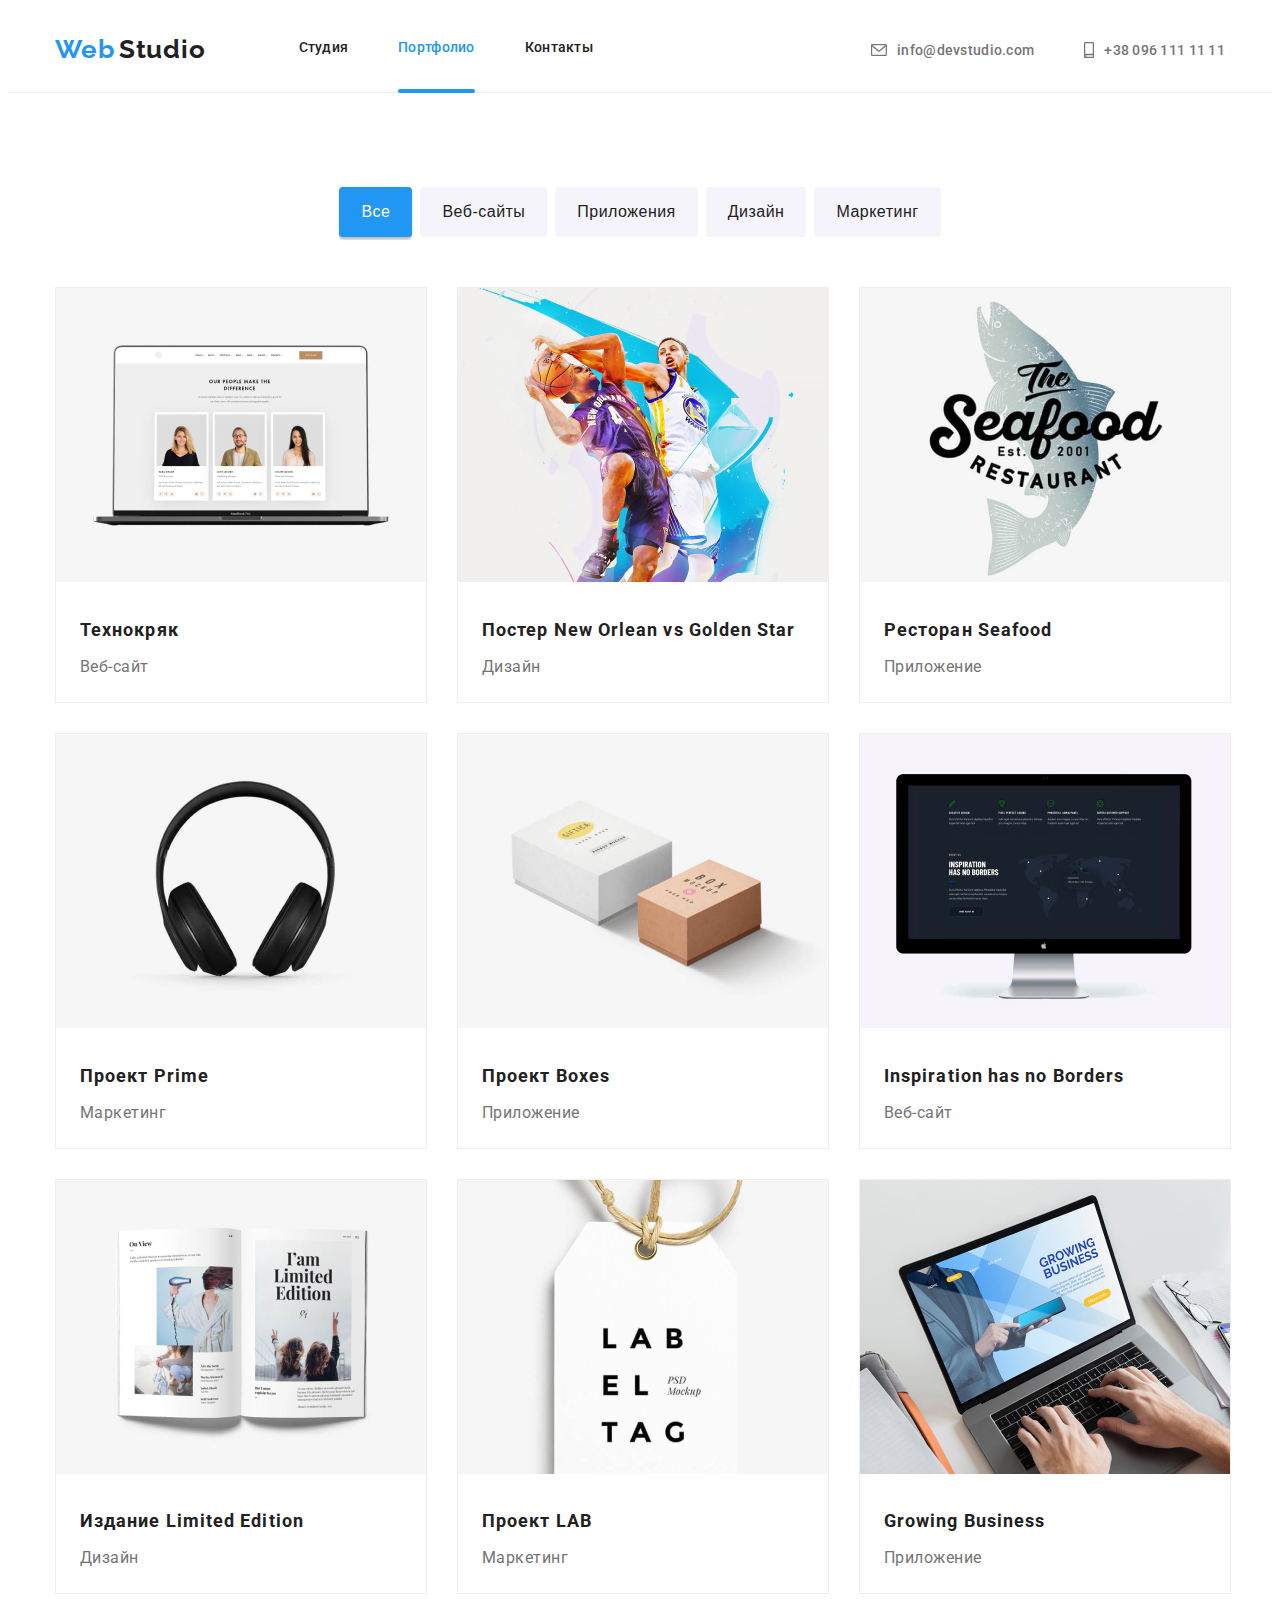
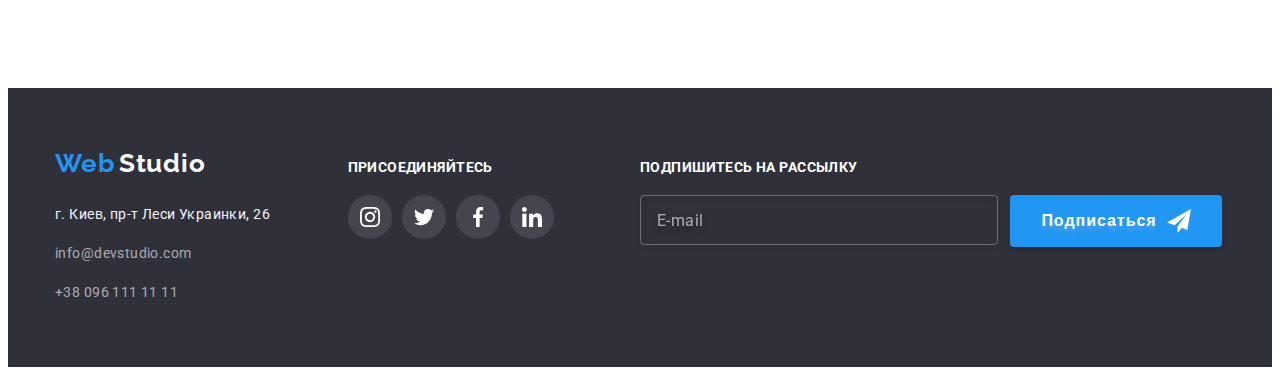
==== commit 19ed2794: "BEM hw07" ====
--- a/portfolio.html
+++ b/portfolio.html
@@ -43,153 +43,159 @@
       </div>
     </header>
     <main>
-     <section class="portfolio-menu-sec">
+     <section class="portfolio-sec">
        <div class="container">
          <h1 class="visually-hidden">me</h1>
-       <ul class="list portfolio-filters">
-           <li class="list-portfolio-filters-item"><button class="button active" type="button">Все</button> </li>
-           <li class="list-portfolio-filters-item"><button class="button" type="button">Веб-сайты</button> </li>
-           <li class="list-portfolio-filters-item"><button class="button" type="button">Приложения</button> </li>
-           <li class="list-portfolio-filters-item"><button class="button" type="button">Дизайн</button> </li>
-           <li class="list-portfolio-filters-item"><button class="button" type="button">Маркетинг</button> </li>
+       <ul class="list button-list">
+           <li class="button-list__item"><button class="button active" type="button">Все</button> </li>
+           <li class="button-list__item"><button class="button" type="button">Веб-сайты</button> </li>
+           <li class="button-list__item"><button class="button" type="button">Приложения</button> </li>
+           <li class="button-list__item"><button class="button" type="button">Дизайн</button> </li>
+           <li class="button-list__item"><button class="button" type="button">Маркетинг</button> </li>
        </ul>
        <ul class="list portfolio-list">
-          <li class="portfolio-list-item">
-              <a class="link" href="">
-                <div class="portfolio-list-item-photo">
+          <li class="portfolio-list__item">
+              <a class="link portfolio-list__link" href="">
+                <div class="portfolio-list__photo">
                  <img src="./images/portfolio/img1.jpg" width="370" height="294" alt="Технокряк">
-                    <div class="portfolio-item-overlay">
-                        <p class="portfolio-item-overlay-text">
+                    <div class="portfolio-list__overlay">
+                        <p class="portfolio-list__overlay-text">
                           Технокряк это современная площадка распространения коронавируса. Компании используют эту платформу для цифрового шпионажа и атак на защищённые сервера конкурентов.
                         </p>
                     </div>
                 </div>
-                <div class="portfolio-list-item-cont">
-                  <h2 class="item-name">Технокряк</h2>
-                  <p class="item-name-type">Веб-сайт</p>
+                <div class="portfolio-list__text-cont">
+                  <h2 class="portfolio-list__item-name">Технокряк</h2>
+                  <p class="portfolio-list__item-name-type">Веб-сайт</p>
                 </div>
               </a>
           </li>
-          <li class="portfolio-list-item">
-            <a class="link" href="">
-                <div class="portfolio-list-item-photo">
+          <li class="portfolio-list__item">
+            <a class="link portfolio-list__link" href="">
+                <div class="portfolio-list__photo">
                  <img src="./images/portfolio/img2.jpg" width="370" height="294" alt="Постер New Orlean vs Golden Star">
-                   <div class="portfolio-item-overlay">
-                       <p class="portfolio-item-overlay-text">
+                   <div class="portfolio-list__overlay">
+                       <p class="portfolio-list__overlay-text">
                          Технокряк это современная площадка распространения коронавируса. Компании используют эту платформу для цифрового шпионажа и атак на защищённые сервера конкурентов.
                        </p>
                    </div>
                 </div>             
-                <div class="portfolio-list-item-cont">
-                  <h2 class="item-name">Постер New Orlean vs Golden Star</h2>
-                  <p class="item-name-type">Дизайн</p>
+                <div class="portfolio-list__text-cont">
+                  <h2 class="portfolio-list__item-name">Постер New Orlean vs Golden Star</h2>
+                  <p class="portfolio-list__item-name-type">Дизайн</p>
                 </div>
             </a>
           </li>
-          <li class="portfolio-list-item">
-            <a class="link" href="">
-              <div class="portfolio-list-item-photo">
+          <li class="portfolio-list__item">
+            <a class="link portfolio-list__link" href="">
+              <div class="portfolio-list__photo">
                 <img src="./images/portfolio/img3.jpg" width="370" height="294" alt="Ресторан Seafood">
-                   <div class="portfolio-item-overlay">
-                       <p class="portfolio-item-overlay-text">
-                         Технокряк это современная площадка распространения коронавируса. Компании используют эту платформу для цифрового шпионажа и атак на защищённые сервера конкурентов.
-                       </p>
-                   </div>
-               </div>             <div class="portfolio-list-item-cont">
-               <h2 class="item-name">Ресторан Seafood</h2>
-               <p class="item-name-type">Приложение</p>
-             </div> 
-            </a>
-          </li> 
-          <li class="portfolio-list-item">
-            <a class="link" href="">
-              <div class="portfolio-list-item-photo">
+                   <div class="portfolio-list__overlay">
+                       <p class="portfolio-list__overlay-text">
+                         Технокряк это современная площадка распространения коронавируса. Компании используют эту платформу для цифрового шпионажа и атак на защищённые сервера конкурентов.
+                       </p>
+                   </div>
+               </div>             
+               <div class="portfolio-list__text-cont">
+                <h2 class="portfolio-list__item-name">Ресторан Seafood</h2>
+                <p class="portfolio-list__item-name-type">Приложение</p>
+              </div> 
+            </a>
+          </li> 
+          <li class="portfolio-list__item">
+            <a class="link portfolio-list__link" href="">
+              <div class="portfolio-list__photo">
                 <img src="./images/portfolio/img4.jpg" width="370" height="294" alt="Проект Prime">
-                   <div class="portfolio-item-overlay">
-                       <p class="portfolio-item-overlay-text">
-                         Технокряк это современная площадка распространения коронавируса. Компании используют эту платформу для цифрового шпионажа и атак на защищённые сервера конкурентов.
-                       </p>
-                   </div>
-               </div>             
-               <div class="portfolio-list-item-cont">
-               <h2 class="item-name">Проект Prime</h2>
-               <p class="item-name-type">Маркетинг</p>
+                   <div class="portfolio-list__overlay">
+                       <p class="portfolio-list__overlay-text">
+                         Технокряк это современная площадка распространения коронавируса. Компании используют эту платформу для цифрового шпионажа и атак на защищённые сервера конкурентов.
+                       </p>
+                   </div>
+               </div>             
+               <div class="portfolio-list__text-cont">
+               <h2 class="portfolio-list__item-name">Проект Prime</h2>
+               <p class="portfolio-list__item-name-type">Маркетинг</p>
              </div>
             </a>
           </li> 
-          <li class="portfolio-list-item">
-            <a class="link" href="">
-              <div class="portfolio-list-item-photo">
+          <li class="portfolio-list__item">
+            <a class="link portfolio-list__link" href="">
+              <div class="portfolio-list__photo">
                 <img src="./images/portfolio/img5.jpg" width="370" height="294" alt="Проект Boxes">
-                   <div class="portfolio-item-overlay">
-                       <p class="portfolio-item-overlay-text">
-                         Технокряк это современная площадка распространения коронавируса. Компании используют эту платформу для цифрового шпионажа и атак на защищённые сервера конкурентов.
-                       </p>
-                   </div>
-               </div>             <div class="portfolio-list-item-cont">
-               <h2 class="item-name">Проект Boxes</h2>
-               <p class="item-name-type">Приложение</p>
-            </div> 
-            </a>
-          </li> 
-          <li class="portfolio-list-item">
-            <a class="link" href="">
-              <div class="portfolio-list-item-photo">
+                   <div class="portfolio-list__overlay">
+                       <p class="portfolio-list__overlay-text">
+                         Технокряк это современная площадка распространения коронавируса. Компании используют эту платформу для цифрового шпионажа и атак на защищённые сервера конкурентов.
+                       </p>
+                   </div>
+               </div>             
+               <div class="portfolio-list__text-cont">
+                <h2 class="portfolio-list__item-name">Проект Boxes</h2>
+                <p class="portfolio-list__item-name-type">Приложение</p>
+              </div> 
+            </a>
+          </li> 
+          <li class="portfolio-list__item">
+            <a class="link portfolio-list__link" href="">
+              <div class="portfolio-list__photo">
                 <img src="./images/portfolio/img6.jpg" width="370" height="294" alt="Inspiration has no Borders">
-                   <div class="portfolio-item-overlay">
-                       <p class="portfolio-item-overlay-text">
-                         Технокряк это современная площадка распространения коронавируса. Компании используют эту платформу для цифрового шпионажа и атак на защищённые сервера конкурентов.
-                       </p>
-                   </div>
-               </div>             <div class="portfolio-list-item-cont">
-               <h2 class="item-name">Inspiration has no Borders</h2>
-               <p class="item-name-type">Веб-сайт</p>
-             </div> 
-            </a>
-          </li> 
-          <li class="portfolio-list-item">
-            <a class="link" href="">
-              <div class="portfolio-list-item-photo">
+                   <div class="portfolio-list__overlay">
+                       <p class="portfolio-list__overlay-text">
+                         Технокряк это современная площадка распространения коронавируса. Компании используют эту платформу для цифрового шпионажа и атак на защищённые сервера конкурентов.
+                       </p>
+                   </div>
+               </div>             
+               <div class="portfolio-list__text-cont">
+                  <h2 class="portfolio-list__item-name">Inspiration has no Borders</h2>
+                  <p class="portfolio-list__item-name-type">Веб-сайт</p>
+              </div> 
+            </a>
+          </li> 
+          <li class="portfolio-list__item">
+            <a class="link portfolio-list__link" href="">
+              <div class="portfolio-list__photo">
                 <img src="./images/portfolio/img7.jpg" width="370" height="294" alt="Издание Limited Edition">
-                   <div class="portfolio-item-overlay">
-                       <p class="portfolio-item-overlay-text">
-                         Технокряк это современная площадка распространения коронавируса. Компании используют эту платформу для цифрового шпионажа и атак на защищённые сервера конкурентов.
-                       </p>
-                   </div>
-               </div>             <div class="portfolio-list-item-cont">
-               <h2 class="item-name">Издание Limited Edition</h2>
-               <p class="item-name-type">Дизайн</p>
-            </div> 
-            </a>
-          </li> 
-          <li class="portfolio-list-item">
-            <a class="link" href="">
-              <div class="portfolio-list-item-photo">
+                   <div class="portfolio-list__overlay">
+                       <p class="portfolio-list__overlay-text">
+                         Технокряк это современная площадка распространения коронавируса. Компании используют эту платформу для цифрового шпионажа и атак на защищённые сервера конкурентов.
+                       </p>
+                   </div>
+               </div>             
+               <div class="portfolio-list__text-cont">
+                  <h2 class="portfolio-list__item-name">Издание Limited Edition</h2>
+                  <p class="portfolio-list__item-name-type">Дизайн</p>
+              </div> 
+            </a>
+          </li> 
+          <li class="portfolio-list__item">
+            <a class="link portfolio-list__link" href="">
+              <div class="portfolio-list__photo">
                 <img src="./images/portfolio/img8.jpg" width="370" height="294" alt="Проект LAB">
-                   <div class="portfolio-item-overlay">
-                       <p class="portfolio-item-overlay-text">
-                         Технокряк это современная площадка распространения коронавируса. Компании используют эту платформу для цифрового шпионажа и атак на защищённые сервера конкурентов.
-                       </p>
-                   </div>
-               </div>             <div class="portfolio-list-item-cont">
-               <h2 class="item-name">Проект LAB</h2>
-               <p class="item-name-type">Маркетинг</p>
-            </div>
-            </a>
-          </li> 
-          <li class="portfolio-list-item">
-            <a class="link" href="">
-              <div class="portfolio-list-item-photo">
+                   <div class="portfolio-list__overlay">
+                       <p class="portfolio-list__overlay-text">
+                         Технокряк это современная площадка распространения коронавируса. Компании используют эту платформу для цифрового шпионажа и атак на защищённые сервера конкурентов.
+                       </p>
+                   </div>
+               </div>             
+               <div class="portfolio-list__text-cont">
+                  <h2 class="portfolio-list__item-name">Проект LAB</h2>
+                  <p class="portfolio-list__item-name-type">Маркетинг</p>
+              </div>
+            </a>
+          </li> 
+          <li class="portfolio-list__item">
+            <a class="link portfolio-list__link" href="">
+              <div class="portfolio-list__photo">
                 <img src="./images/portfolio/img9.jpg" width="370" height="294" alt="Growing Business">
-                   <div class="portfolio-item-overlay">
-                       <p class="portfolio-item-overlay-text">
-                         Технокряк это современная площадка распространения коронавируса. Компании используют эту платформу для цифрового шпионажа и атак на защищённые сервера конкурентов.
-                       </p>
-                   </div>
-               </div>             <div class="portfolio-list-item-cont">
-               <h2 class="item-name">Growing Business</h2>
-               <p class="item-name-type">Приложение</p>
-            </div>
+                   <div class="portfolio-list__overlay">
+                       <p class="portfolio-list__overlay-text">
+                         Технокряк это современная площадка распространения коронавируса. Компании используют эту платформу для цифрового шпионажа и атак на защищённые сервера конкурентов.
+                       </p>
+                   </div>
+               </div>             
+               <div class="portfolio-list__text-cont">
+                  <h2 class="portfolio-list__item-name">Growing Business</h2>
+                  <p class="portfolio-list__item-name-type">Приложение</p>
+              </div>
             </a>
           </li> 
 
@@ -197,72 +203,73 @@
       </div>
      </section>
     </main>
-          <footer class="footer-sec">
-            <div class="container container-footer">
-              <div class="container-item">
-                  <a class="logo" href="./index.html">
+    <footer class="footer-sec">
+        <div class="container footer-container-main">
+              <div class="footer-container">
+                  <a class="logo logo-footer" href="./index.html">
                       <span class="logo__web">Web</span>
                       <span class="logo__studio-foot">Studio</span>
                   </a>
                   <address class="address">
-                      <ul class="list address">
-                          <li><a class="link-adress-map-footer" href="https://goo.gl/maps/sHvw1dDenoowisqw9">г. Киев, пр-т Леси Украинки, 26</a></li>
-                          <li><a class="link-adress-title-footer" href="mailto:info@devstudio.com">info@devstudio.com</a></li>
-                          <li><a class="link-adress-title-footer" href="tel:+380961111111">+38 096 111 11 11</a></li>
+                      <ul class="list address-list">
+                          <li class="address-list__item"><a class="address-list__link-map" href="https://goo.gl/maps/sHvw1dDenoowisqw9">г. Киев, пр-т Леси Украинки, 26</a></li>
+                          <li class="address-list__item"><a class="address-list__link" href="mailto:info@devstudio.com">info@devstudio.com</a></li>
+                          <li class="address-list__item"><a class="address-list__link" href="tel:+380961111111">+38 096 111 11 11</a></li>
                       </ul>
                   </address>
               </div>
-              <div class="container-item">
+              <div class="footer-container">
                   <section class="social-sec">
-                      <h2 class="visually-hidden">footer</h2>
-                      <p class="footer-title">ПРИСОЕДИНЯЙТЕСЬ</p>
+                      <h2 class="visually-hidden">hero</h2>
+                      <p class="footer-sub-title">ПРИСОЕДИНЯЙТЕСЬ</p>
                       <ul class="list social-icons">
-                          <li class="social-icons-item">
-                              <a href="" class="social-icons-link" target="_blank" rel="noopener noreferrer">
-                                  <svg class="icon">
+                          <li class="social-icons__item social-icons-tooter-item">
+                              <a href="" class="social-icons__link" target="_blank" rel="noopener noreferrer">
+                                  <svg class="social-icons__icon social-sec__footer-icon">
                                       <use href="./images/sprite.svg#icon-instagram"></use>
                                   </svg>
                               </a>
                           </li>
-                          <li class="social-icons-item">
-                              <a href="" class="social-icons-link" target="_blank" rel="noopener noreferrer">
-                                  <svg class="icon">
+                          <li class="social-icons__item social-icons-tooter-item">
+                              <a href="" class="social-icons__link" target="_blank" rel="noopener noreferrer">
+                                  <svg class="social-icons__icon social-sec__footer-icon">
                                       <use href="./images/sprite.svg#icon-twitter"></use>
                                   </svg>
                               </a>
                           </li>
-                          <li class="social-icons-item">
-                              <a href="" class="social-icons-link" target="_blank" rel="noopener noreferrer">
-                                  <svg class="icon">
+                          <li class="social-icons__item social-icons-tooter-item">
+                              <a href="" class="social-icons__link" target="_blank" rel="noopener noreferrer">
+                                  <svg class="social-icons__icon social-sec__footer-icon">
                                       <use href="./images/sprite.svg#icon-facebook"></use>
                                   </svg>
                               </a>
                           </li>
-                          <li class="social-icons-item">
-                              <a href="" class="social-icons-link" target="_blank" rel="noopener noreferrer">
-                                  <svg class="icon">
+                          <li class="social-icons__item social-icons-tooter-item">
+                              <a href="" class="social-icons__link" target="_blank" rel="noopener noreferrer">
+                                  <svg class="social-icons__icon social-sec__footer-icon">
                                       <use href="./images/sprite.svg#icon-linkedin"></use>
                                   </svg>
                               </a>
                           </li>
+                      
                       </ul>
                   </section>
               </div>
-              <div class="container-item-subscribe">
-                <p class="footer-title">ПОДПИШИТЕСЬ НА РАССЫЛКУ</p>
-                <form class="subscribe-form">
-                    <div class="subscribe-form-container">
-                        <input class="subscribe-field" type="email" name="mail" placeholder="E-mail"> 
-                        <button class="button-main" type="submit">Подписаться
-                            <svg class="footer-form-icon" width="24" height="24">
-                                <use href="./images/sprite.svg#icon-telegsend"></use>
-                            </svg>  
-                        </button>
-                    </div>
-                </form>
+               <div class="container-subscribe">
+                  <p class="footer-sub-title">ПОДПИШИТЕСЬ НА РАССЫЛКУ</p>
+                  <form class="subscribe-form">
+                      <div class="subscribe-form__container">
+                          <input class="subscribe-form__field" type="email" name="mail" placeholder="E-mail"> 
+                          <button class="button-main" type="submit">Подписаться
+                              <svg class="subscribe-form__icon" width="24" height="24">
+                                  <use href="./images/sprite.svg#icon-telegsend"></use>
+                              </svg>  
+                          </button>
+                      </div>
+                  </form>
               </div>
           </div>
-        </footer>
+      </footer>
       <script src="./js/modal.js"></script>
   </body>
 </html>--- a/css/styles.css
+++ b/css/styles.css
@@ -583,6 +583,7 @@
   transition: fill var(--animation) var(--animation-timing-function), background-color var(--animation) var(--animation-timing-function);
 }
 
+/*
 .footer-sec .footer-list {
 display: flex;
 justify-content: space-between;
@@ -591,27 +592,13 @@
 .footer-list .footer-list-item {
 flex-basis: calc((50% - 45px) / 3);
 }
-
-
-
-
-
-/* портфолио мейнсек */
-
-.portfolio-menu-sec {
+*/
+
+/* PORTFOLIO PAGE-SECTION */
+
+.portfolio-sec {
   padding-bottom: 94px;
   padding-top: 94px;
-}
-
-.visualy-hidden {
-    position: absolute;
-    clip: rect(1px 1px 1px 1px);
-    clip: rect(1px, 1px, 1px,1px);
-    padding: 0;
-    border: 0;
-    height: 1px;
-    width: 1px;
-    overflow: hidden;
 }
 
 .visually-hidden {
@@ -625,10 +612,17 @@
   clip: rect(0 0 0 0);
 }
 
-
-/* кнопки */
-
-.button {
+.button-list {
+  display: flex;
+  justify-content: center;
+  margin-bottom: 50px;
+ }
+
+ .button-list__item:not(:last-child) {
+  margin-right: 8px;
+ }
+
+ .button {
   font-weight: 500;
   font-size: 16px;
   line-height: 1.625;
@@ -644,95 +638,101 @@
     }
   
   .button:hover,
-  .button:focus
-  {
-      color: var(--bg-text-color);
-      background-color: var(--accent-color);
-      cursor: pointer;
-      box-shadow: 0px 3px 1px rgba(0, 0, 0, 0.1), 0px 1px 2px rgba(0, 0, 0, 0.08), 0px 2px 2px rgba(0, 0, 0, 0.12);
-      border-radius: 4px;
+  .button:focus {
+  color: var(--bg-text-color);
+  background-color: var(--accent-color);
+  cursor: pointer;
+  box-shadow: 0px 3px 1px rgba(0, 0, 0, 0.1), 0px 1px 2px rgba(0, 0, 0, 0.08), 0px 2px 2px rgba(0, 0, 0, 0.12);
+  border-radius: 4px;
   }
   
   .active {
-  font-weight: 500;
-  font-size: 16px;
-  line-height: 1.62;
-  text-align: center;
-  letter-spacing: 0.03em;
   color: var(--bg-text-color);
   background: var(--accent-color);
   box-shadow: 0px 3px 1px rgba(0, 0, 0, 0.1), 0px 1px 2px rgba(0, 0, 0, 0.08), 0px 2px 2px rgba(0, 0, 0, 0.12);
   border-radius: 4px;
   }
   
-
 .portfolio-list {
-   display: grid;
-   grid-template-columns: repeat(3, 3fr);
-   grid-column-gap: 30px;
-   grid-row-gap: 30px;
-}
-
-.portfolio-list-item-cont {
-  padding: 20px 24px;
-}
-
-.portfolio-filters {
+  display: grid;
+  grid-template-columns: repeat(3, 3fr);
+  grid-column-gap: 30px;
+  grid-row-gap: 30px;
+}
+
+.portfolio-list__text-cont {
+ padding: 20px 24px;
+}
+
+.portfolio-list__link {
+  display: block;
+  transition: box-shadow var(--animation) var(--animation-timing-function);
+  background: var(--bg-text-color);
+  border: 1px solid #EEEEEE;
+  box-sizing: border-box;
+}
+
+.portfolio-list__link:focus,
+.portfolio-list__link:hover {
+  box-shadow: 0px 4px 4px rgba(0, 0, 0, 0.25), 0px 4px 4px rgba(0, 0, 0, 0.06);
+}
+
+.portfolio-list__item-name {
+  font-weight: bold;
+  font-size: 18px;
+  line-height: 2.00;
+  letter-spacing: 0.06em;
+  color: var(--title-color);
+  margin-bottom: 4px;
+  }
+  
+  .portfolio-list__item-name-type {
+  font-size: 16px;
+  line-height: 1.87;
+  letter-spacing: 0.03em;
+  color: var(--main-text-color);
+  }
+
+
+.portfolio-list__photo {
+  position: relative;
+  overflow: hidden;
+}
+
+.portfolio-list__overlay {
   display: flex;
-  justify-content: center;
-  margin-bottom: 50px;
-}
-
-.list-portfolio-filters-item:not(:last-child) {
-  margin-right: 8px;
-}
-
-.item-name {
-font-weight: bold;
+  align-items: center;
+  position: absolute;
+  top: 0;
+  left: 0;
+  width: 100%;
+  height: 100%;
+  background-color: rgba(33,150,243,0.9);
+  opacity: 0;
+  transform: translateY(100%);
+  transition: transform var(--animation) cubic-bezier(0.4, 0, 0.2, 1), opacity var(--animation) cubic-bezier(0.4, 0, 0.2, 1) ;
+}
+.link:hover .portfolio-list__overlay,
+.link:focus .portfolio-list__overlay {
+  position: absolute;
+  top: 0;
+  left: 0;
+  width: 100%;
+  height: 100%;
+  background-color: rgba(33,150,243,0.9);
+  opacity: 1;
+  transform: translateY(0);
+}
+
+.portfolio-list__overlay-text {
+padding: 63px 24px;
 font-size: 18px;
-line-height: 2.00;
-letter-spacing: 0.06em;
-color: var(--title-color);
-margin-bottom: 4px;
-}
-
-  .item-name-type {
-    font-size: 16px;
-    line-height: 1.87;
-    letter-spacing: 0.03em;
-    color: var(--main-text-color);
-  }
-
-  .link {
-    display: block;
-    transition: box-shadow var(--animation) var(--animation-timing-function);
-    background: var(--bg-text-color);
-    border: 1px solid #EEEEEE;
-    box-sizing: border-box;
-  }
-
-  .link:focus,
-  .link:hover {
-    box-shadow: 0px 4px 4px rgba(0, 0, 0, 0.25), 0px 4px 4px rgba(0, 0, 0, 0.06);
-  }
-
-  
-
- /* иконки */
- 
-
-
-
-
- 
-
-
- /* секция футера */
-
- /* секция адреса */
-
- 
-/* модалка */
+line-height: 28px;
+letter-spacing: 0.03em;
+color: var(--bg-text-color);
+}
+
+/* MODAL SECTION */
 
 .backdrop {
   position: fixed;
@@ -793,201 +793,160 @@
   transition: transform var(--animation) cubic-bezier(0.4, 0, 0.2, 1), opacity var(--animation) cubic-bezier(0.4, 0, 0.2, 1);
 }
 
-.form-modal-title {
-font-weight: bold;
-font-size: 20px;
-line-height: 23px;
-text-align: center;
-letter-spacing: 0.03em;
-color: var(--title-color);
-margin-bottom: 22px;
-}
-
-.form-modal-wrap {
-  display: flex;
-  flex-direction: column;
-}
-
-.form-modal-wrap-input {
-  position: relative;
-  margin-bottom: 10px;
-}
-
-.form-modal-field {
-width: 482px;
-height: 40px;
-padding-left: 42px;
-cursor: pointer;
-border: 1px solid rgba(0, 0, 0, 0.2);
-border-radius: 4px ;
-transition: border-color var(--animation) cubic-bezier(0.4, 0, 0.2, 1);
-}
-
-.form-modal-field:hover,
-.form-modal-field:focus  {
+/* MODAL FORM SECTION */
+
+.form-modal__title {
+  font-weight: bold;
+  font-size: 20px;
+  line-height: 23px;
+  text-align: center;
+  letter-spacing: 0.03em;
+  color: var(--title-color);
+  margin-bottom: 22px;
+  }
+  
+  .form-modal-wrap {
+    display: flex;
+    flex-direction: column;
+  }
+  
+  .form-modal__wrap-input {
+    position: relative;
+    margin-bottom: 10px;
+  }
+  
+  .form-modal__field {
+  width: 482px;
+  height: 40px;
+  padding-left: 42px;
+  cursor: pointer;
+  border: 1px solid rgba(0, 0, 0, 0.2);
+  border-radius: 4px ;
+  transition: border-color var(--animation) cubic-bezier(0.4, 0, 0.2, 1);
+  }
+  
+  .form-modal__field:hover,
+  .form-modal__field:focus  {
+    border-color: var(--accent-color);
+  }
+  
+  .form-modal__icon {
+  position: absolute;
+  top: 50%;
+  left: 12px;
+  transform: translateY(-50%);
+  transition: fill var(--animation) cubic-bezier(0.4, 0, 0.2, 1)
+  }
+  
+  .form-modal__field:hover + .form-modal__icon,
+  .form-modal__field:focus + .form-modal__icon {
+    fill: var(--accent-color);
+  }
+  
+  .form-modal__label {
+    font-size: 12px;
+    line-height: 1.17;
+    letter-spacing: 0.01em;
+    margin-bottom: 4px;
+  }
+  
+  .form-modal__comment-field {
+  height: 120px;
+  padding: 12px 16px;
+  margin-bottom: 20px;
+  resize: none;
+  border: 1px solid rgba(33, 33, 33, 0.2);
+  box-sizing: border-box;
+  font-size: 12px;
+  line-height: 14px;
+  letter-spacing: 0.01em;
+  border-radius: 4px;
+  transition: border-color var(--animation) cubic-bezier(0.4, 0, 0.2, 1);
+  }
+  
+  .form-modal__comment-field:hover,
+  .form-modal__comment-field:focus {
   border-color: var(--accent-color);
-}
-
-.form-icon {
-position: absolute;
-top: 50%;
-left: 12px;
-transform: translateY(-50%);
-transition: fill var(--animation) cubic-bezier(0.4, 0, 0.2, 1)
-}
-
-.form-modal-field:hover + .form-icon,
-.form-modal-field:focus + .form-icon {
-  fill: var(--accent-color);
-}
-
-.form-modal-label {
-  font-size: 12px;
-  line-height: 1.17;
-  letter-spacing: 0.01em;
-  margin-bottom: 4px;
-}
-
-.form-modal-comment-field {
-height: 120px;
-padding: 12px 16px;
-margin-bottom: 20px;
-resize: none;
-border: 1px solid rgba(33, 33, 33, 0.2);
-box-sizing: border-box;
-font-size: 12px;
-line-height: 14px;
-letter-spacing: 0.01em;
-border-radius: 4px;
-transition: border-color var(--animation) cubic-bezier(0.4, 0, 0.2, 1);
-}
-
-.form-modal-comment-field:hover,
-.form-modal-comment-field:focus {
-border-color: var(--accent-color);
-}
-
-.form-modal-label-check {
-  margin-bottom: 30px;
-  padding: 0 50px 0 50px;
-  font-size: 14px;
-  line-height: 1.7;
-  letter-spacing: 0.03em;
-  text-align: center;
-  display: flex;
-  align-items: center;
-}
-
-.form-modal-field-check {
-  appearance: none;
-}
-
-.form-modal-field-check:checked + .form-check-icon {
-  background-color: var(--accent-color);
-  background-image: url(../images/icons/icon-check.svg);
-  background-size: contain;
-  background-origin: border-box;
-  fill: var(--accent-color);
-}
-
-.form-check-icon {
-  margin-right: 5px;
-  border-radius: 2px;
-  cursor: pointer;
-}
-
-.form-modal-link {
-  color: var(--accent-color);
-  line-height: 1.7;
-  letter-spacing: 0.03em;
-  text-decoration-line: underline;
-}
-
-.form-modal .button-main {
-  margin: auto;
-}
-
-
-
-.portfolio-list-item-photo {
-  position: relative;
-  overflow: hidden;
-}
-
-.portfolio-item-overlay {
-  display: flex;
-  align-items: center;
-  position: absolute;
-  top: 0;
-  left: 0;
-  width: 100%;
-  height: 100%;
-  background-color: rgba(33,150,243,0.9);
-  opacity: 0;
-  transform: translateY(100%);
-  transition: transform var(--animation) cubic-bezier(0.4, 0, 0.2, 1), opacity var(--animation) cubic-bezier(0.4, 0, 0.2, 1) ;
-}
-.link:hover .portfolio-item-overlay,
-.link:focus .portfolio-item-overlay {
-  position: absolute;
-  top: 0;
-  left: 0;
-  width: 100%;
-  height: 100%;
-  background-color: rgba(33,150,243,0.9);
-  opacity: 1;
-  transform: translateY(0);
-}
-
-.portfolio-item-overlay-text {
-  padding: 63px 24px;
-  font-size: 18px;
-line-height: 28px;
-letter-spacing: 0.03em;
-color: var(--bg-text-color);
-}
-
-.adress-item {
-  line-height: 21px;
-}
-
-.subscribe-field {
-width: 358px;
-height: 50px;
-margin-right: 12px;
-padding-left: 16px;
-background-color: transparent;
-border: 1px solid rgba(255, 255, 255, 0.3);
-box-sizing: border-box;
-filter: drop-shadow(0px 4px 4px rgba(0, 0, 0, 0.15));
-border-radius: 4px;
-font-family: Roboto;
-font-size: 16px;
-line-height: 20px;
-color: var(--bg-text-color);
-transition: border-color var(--animation) cubic-bezier(0.4, 0, 0.2, 1);
-}
-
-.subscribe-field:hover,
-.subscribe-field:focus {
-  border-color: var(--accent-color);
-}
-
-.subscribe-form-container {
-  display: flex;
-}
-
-.footer-form-icon {
-  margin-left: 10px;
-}
-
-.subscribe-field::placeholder {
-  letter-spacing: 0.03em;
-  color: rgba(255, 255, 255, 0.6);
-  text-shadow: 0px 4px 4px rgba(0, 0, 0, 0.25);
-}
-
-.subscribe-form-modal {
-  justify-content: center;
-  text-align: center;
-}+  }
+  
+  .form-modal__label-check {
+    margin-bottom: 30px;
+    padding: 0 50px 0 50px;
+    font-size: 14px;
+    line-height: 1.7;
+    letter-spacing: 0.03em;
+    text-align: center;
+    display: flex;
+    align-items: center;
+  }
+  
+  .form-modal__field-check {
+    appearance: none;
+  }
+  
+  .form-modal__field-check:checked + .form-modal__check-icon {
+    background-color: var(--accent-color);
+    background-image: url(../images/icons/icon-check.svg);
+    background-size: contain;
+    background-origin: border-box;
+    fill: var(--accent-color);
+  }
+  
+  .form-modal__check-icon {
+    margin-right: 5px;
+    border-radius: 2px;
+    cursor: pointer;
+  }
+  
+  .form-modal__link {
+    color: var(--accent-color);
+    line-height: 1.7;
+    letter-spacing: 0.03em;
+    text-decoration-line: underline;
+  }
+  
+  .form-modal .button-main {
+    margin: auto;
+  }
+  
+  /* FORM SECTION */
+  
+  .subscribe-form__field {
+  width: 358px;
+  height: 50px;
+  margin-right: 12px;
+  padding-left: 16px;
+  background-color: transparent;
+  border: 1px solid rgba(255, 255, 255, 0.3);
+  box-sizing: border-box;
+  filter: drop-shadow(0px 4px 4px rgba(0, 0, 0, 0.15));
+  border-radius: 4px;
+  font-family: Roboto;
+  font-size: 16px;
+  line-height: 20px;
+  color: var(--bg-text-color);
+  transition: border-color var(--animation) cubic-bezier(0.4, 0, 0.2, 1);
+  }
+  
+  .subscribe-form__field:hover,
+  .subscribe-form__field:focus {
+    border-color: var(--accent-color);
+  }
+  
+  .subscribe-form__container {
+    display: flex;
+  }
+  
+  .subscribe-form__icon {
+    margin-left: 10px;
+  }
+  
+  .subscribe-form__field::placeholder {
+    letter-spacing: 0.03em;
+    color: rgba(255, 255, 255, 0.6);
+    text-shadow: 0px 4px 4px rgba(0, 0, 0, 0.25);
+  }
+  
+ 
+
+
